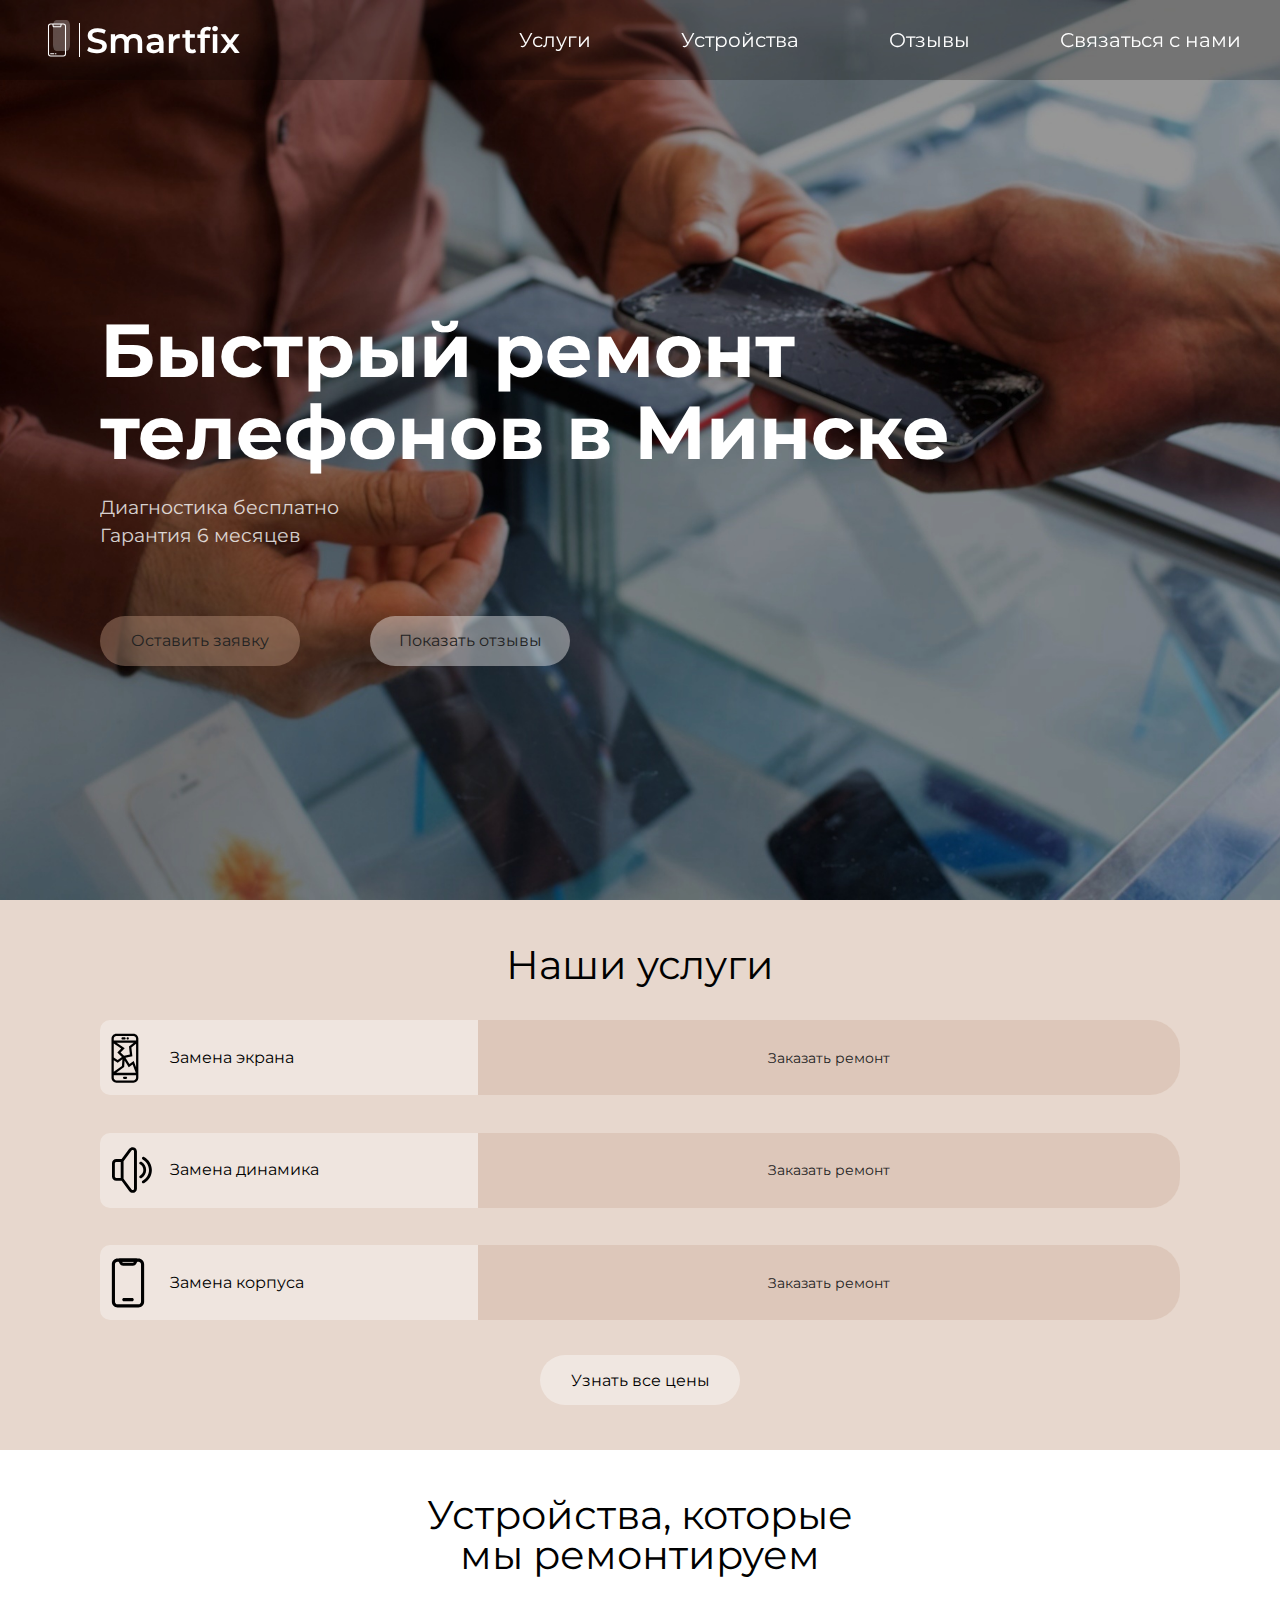
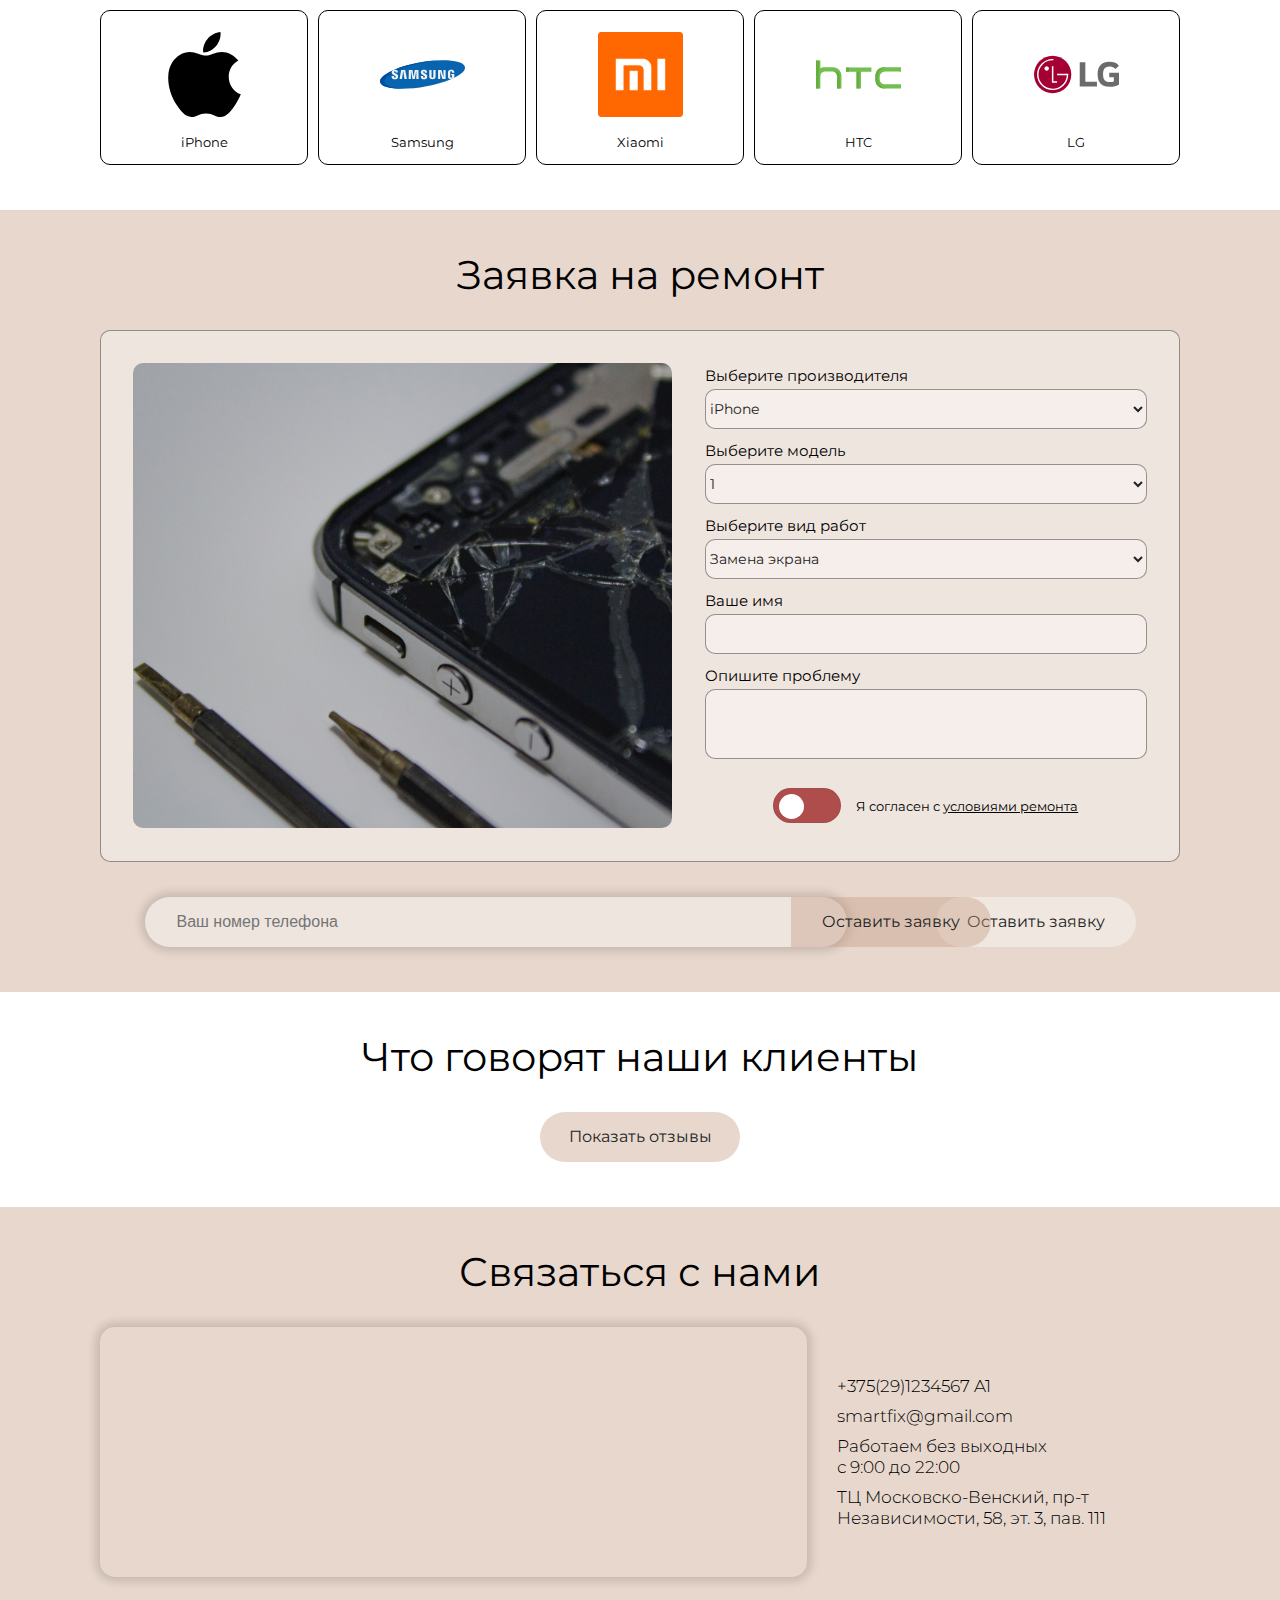
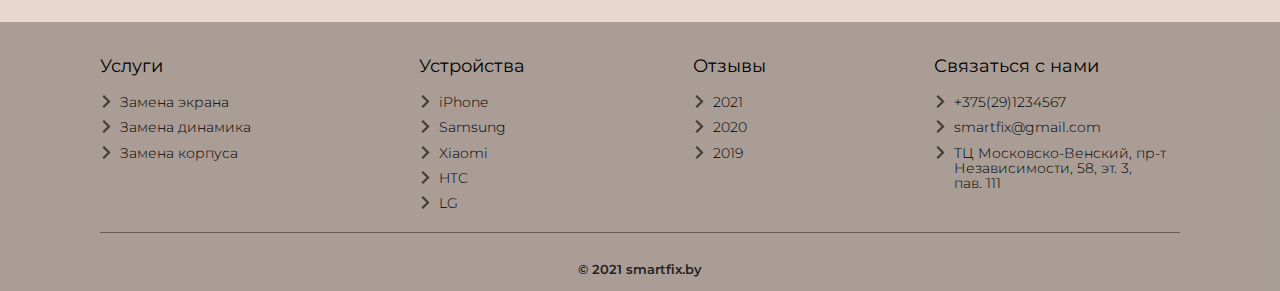
==== index.html @ b4e82d80 "Add files via upload" ====
<!DOCTYPE html>
<html lang="ru">
<head>
  <meta charset="UTF-8">
  <meta http-equiv="X-UA-Compatible" content="IE=edge">
  <meta name="viewport" content="width=device-width, initial-scale=1.0">
  <meta name="theme-color" media="(prefers-color-scheme: light)">
  <title>Smartfix - ремонт мобильных телефонов</title>
  <link rel="shortcut icon" href="assets/img/smartphone.png" type="image/x-icon">
  <link rel="stylesheet" href="assets/css/reset.css">
  <link rel="stylesheet" href="assets/css/style.css">
</head>
<body>
  <div class="preloader-area">
    <div class="preloader">
      <div class="dot dot--1"></div>
      <div class="dot dot--2"></div>
      <div class="dot dot--3"></div>
      <div class="dot dot--4"></div>
      <div class="dot dot--5"></div>
      <div class="dot dot--6"></div>
      <div class="dot dot--7"></div>
      <div class="dot dot--8"></div>
    </div>
  </div>
  <header class="header">
    <div class="container">
      <div class="header__wrapper">
        <div class="wrapper">
          <div class="logo">
            <div class="icon__wrapper">
              <img class="logo__icon" src="assets/img/white-smartphone.svg" alt="">
            </div>
            <p class="logo__text">Smartfix</p>
          </div>
          <nav class="menu menu--open"> <!-- обертка=меню -->
            <ul class="header__menu menu__list">
              <li class="menu__item">
                <a href="#" class="menu__link">Услуги</a>
              </li>
              <li class="menu__item">
                <a href="#" class="menu__link">Устройства</a>
              </li>
              <li class="menu__item">
                <a href="comments.html" class="menu__link">Отзывы</a>
              </li>
              <li class="menu__item">
                <a href="#" class="menu__link">Связаться с нами</a>
              </li>
            </ul>
          </nav>
          <img class="burger-box" src="assets/img/menu.svg" alt="">
        </div>
      </div>
    </div>
  </header>
  <main class="main">
    <div class="container">
      <section class="section first-screen">
        <div class="wrapper">
          <h1 class="title">Быстрый ремонт телефонов в Минске</h1>
          <p class="first-screen__description">Диагностика бесплатно</p>
          <p class="first-screen__description">Гарантия 6 месяцев</p>
          <div class="buttons">
            <button class="btn btn--dark" onclick="location.href='#request'">Оставить заявку</button>
            <button class="btn btn--light" onclick="location.href='comments.html'">Показать отзывы</button>
          </div>
        </div>
      </section>
      <section class="section services">
        <div class="wrapper">
          <h2 class="main-text main-text--big">Наши услуги</h2>
          <div class="services__list list">
            <div class="services__item">
              <p class="main-text services__name">Замена экрана</p>
              <div class="flip">
                <div class="front">
                  <img class="services__icon broken-glass" src="assets/img/broken glass.svg" alt="">
                </div>
                <div class="prices">от 40 руб.</div>
              </div>
              <button class="btn btn--dark" onclick="location.href='#request'">Заказать ремонт</button>
            </div>
            <div class="services__item">
              <p class="main-text services__name">Замена динамика</p>
              <div class="flip">
                <div class="front">
                  <img class="services__icon dynamic" src="assets/img/dynamic.svg" alt="">
                </div>
                <div class="prices">от 40 руб.</div>
              </div>
              <button class="btn btn--dark" onclick="location.href='#request'">Заказать ремонт</button>
            </div>
            <div class="services__item">
              <p class="main-text services__name">Замена корпуса</p>
              <div class="flip">
                <div class="front">
                  <img class="services__icon display" src="assets/img/display.svg" alt="">
                </div>
                <div class="prices">от 40 руб.</div>
              </div>
              <button class="btn btn--dark" onclick="location.href='#request'">Заказать ремонт</button>
          </div>
          </div>
          <button class="btn btn--light" onclick="location.href='assets/docs/prices_2021.xlsx'"><span class="all-prices__doc">Узнать все цены</span></button>
        </div>
      </section>
      <section class="section brends">
        <div class="wrapper">
          <h2 class="main-text text brends__title">Устройства, которые<br>мы ремонтируем</h2>
          <div class="brends__list list">
            <a class="brends__item" href="#">
              <div class="item__wrapper">
                <div class="img__wrapper">
                  <img class="brends__icon" src="assets/img/apple.svg" alt="">
                </div>
                <p class="main-text main-text--small">iPhone</p>
              </div>
            </a>
            <a class="brends__item" href="#">
              <div class="item__wrapper">
                <div class="img__wrapper">
                  <img class="brends__icon" src="assets/img/samsung.svg" alt="">
                </div>
                <p class="main-text main-text--small">Samsung</p>
              </div>
            </a>
            <a class="brends__item" href="#">
              <div class="item__wrapper">
                <div class="img__wrapper">
                  <img class="brends__icon" src="assets/img/xiaomi.svg" alt="">
                </div>
                <p class="main-text main-text--small">Xiaomi</p>
              </div>
            </a>
            <a class="brends__item" href="#">
              <div class="item__wrapper">
                <div class="img__wrapper">
                  <img class="brends__icon" src="assets/img/htc.svg" alt="">
                </div>
                <p class="main-text main-text--small">HTC</p>
              </div>
            </a>
            <a class="brends__item" href="#">
              <div class="item__wrapper">
                <div class="img__wrapper">
                  <img class="brends__icon" src="assets/img/lg.svg" alt="">
                </div>
                <p class="main-text main-text--small">LG</p>
              </div>
            </a>
          </div>
        </div>
      </section>
      <section class="section request" id="request">
        <div class="wrapper">
          <h2 class="main-text main-text--big">Заявка на ремонт</h2>
          <div class="request__container">
            <div class="repair-request"></div>
            <form class="request__form" action="#" method="POST">
              <div class="form__container">
                <label>Выберите производителя</label>
                <select class="form producer" name="producer">
                  <option class="main-text--small" value="iPhone">iPhone</option>
                  <option class="main-text--small" value="Samsung">Samsung</option>
                  <option class="main-text--small" value="Xiaomi">Xiaomi</option>
                  <option class="main-text--small" value="HTC">HTC</option>
                  <option class="main-text--small" value="LG">LG</option>
                </select>
              </div>
              <div class="form__container">
                <label>Выберите модель</label>
                <select class="model form" name="model">
                  <option class="main-text--small" value="#">1</option>
                  <option class="main-text--small" value="#">2</option>
                  <option class="main-text--small" value="#">3</option>
                  <option class="main-text--small" value="#">4</option>
                  <option class="main-text--small" value="#">5</option>
                </select>
              </div>
              <div class="form__container">
                <label>Выберите вид работ</label>
                <select class="service form" name="service">
                  <option class="main-text--small" value="display">Замена экрана</option>
                  <option class="main-text--small" value="body">Замена корпуса</option>
                  <option class="main-text--small" value="screen">Замена экрана</option>
                </select>
              </div>
              <div class="label__request name">
                <label for="name">Ваше имя</label>
                <input id="name" class="required" type="text" name="name" required>
              </div>
              <div class="label__request phone-number">
                <label for="phone-number">Ваш номер телефона</label>
                <input id="phone-number" class="required" type="tel" name="phone-number" required>
              </div>
              <div class="label__request problem-description">
                <label for="problem-description">Опишите проблему</label>
                <textarea id="problem-description" name="comments" cols="30" rows="5"></textarea>
              </div>
              <div class="conditions__container">
                <input id="color-check" type="checkbox">
                <label class="toggle-item" for="color-check"></label>
                <p class="main-text main-text--small conditions">Я согласен с <a class="main-text main-text--small conditions__doc" href="#">условиями ремонта</a></p>
              </div>
            </form>
          </div>
          <div class="leave-request">
            <form action="" method="POST">
              <input id="phone-number" class="required" type="tel" name="phone-number" placeholder="Ваш номер телефона" required>
              <button class="btn btn--light" onclick="location.href='#'">Оставить заявку</button>
              <button class="btn btn--dark" onclick="location.href='#'">Оставить заявку</button>
            </form>
          </div> 
        </div>
      </section>
      <section class="section comments">
        <div class="wrapper">
          <h2 class="main-text main-text--big">Что говорят наши клиенты</h2>
          <button class="btn btn--dark" onclick="location.href='comments.html'">Показать отзывы</button>
        </div>
      </section>
      <section class="section contacts">
        <div class="wrapper">
          <h2 class="main-text main-text--big">Связаться с нами</h2>
          <div class="contacts__wrapper">
            <div class="contacts__info">
              <a class="main-text tel" href="tel:+375291234567">+375(29)1234567 A1</a>
              <a class="main-text mail" href="mailto:smartfix@gmail.com">smartfix@gmail.com</a>
              <p class="main-text">Работаем без выходных<br>с 9:00 до 22:00</p>
              <p class="main-text">ТЦ Московско-Венский, пр-т Независимости, 58, эт.&nbsp;3, пав.&nbsp;111</p>
            </div>
            <iframe class="map" src="https://www.google.com/maps/embed?pb=!1m18!1m12!1m3!1d2349.7821523266925!2d27.587218448294088!3d53.917846954872836!2m3!1f0!2f0!3f0!3m2!1i1024!2i768!4f13.1!3m3!1m2!1s0x46dbcfa6efdaaaab%3A0xcbc95854c0225e6b!2sMoskovsko-Venskii%20Torgovyi%20Centr%20Tovarischestva%20Sobstvennikov%20Vsegda%20Vmeste!5e0!3m2!1sen!2sby!4v1624885175771!5m2!1sen!2sby" style="border:0;" allowfullscreen="" loading="lazy"></iframe>
          </div>
      </section>
    </div>
  </main>
  <footer class="section footer">
    <div class="container">
      <div class="wrapper">
        <div class="menu menu--open"> <!-- обертка=меню -->
          <ul class="footer__menu menu__list">
            <li class="menu__item">
              <a href="#" class="menu__link footer__contacts">Услуги</a>
              <div class="menu-expanded">
                <a class="main-text main-text--small" href="#">Замена экрана</a>
                <a class="main-text main-text--small" href="#">Замена динамика</a>
                <a class="main-text main-text--small" href="#">Замена корпуса</a>
              </div>
            </li>
            <li class="menu__item">
              <a href="#" class="menu__link footer__contacts">Устройства</a>
              <div class="menu-expanded">
                <a class="main-text main-text--small" href="#">iPhone</a>
                <a class="main-text main-text--small" href="#">Samsung</a>
                <a class="main-text main-text--small" href="#">Xiaomi</a>
                <a class="main-text main-text--small" href="#">HTC</a>
                <a class="main-text main-text--small" href="#">LG</a>
              </div>
            </li>
            <li class="menu__item">
              <a href="comments.html" class="menu__link footer__contacts">Отзывы</a>
              <div class="menu-expanded">
                <a class="main-text main-text--small"href="comments.html">2021</a>
                <a class="main-text main-text--small"href="comments.html">2020</a>
                <a class="main-text main-text--small"href="comments.html">2019</a>
              </div>
            </li>
            <li class="menu__item">
              <a href="#" class="menu__link footer__contacts">Связаться с нами</a>
              <div class="menu-expanded">
                <a class="main-text main-text--small" href="tel:+375291234567">+375(29)1234567</a>
                <a class="main-text main-text--small" href="mailto:smartfix@gmail.com">smartfix@gmail.com</a>
                <a class="main-text main-text--small" href="https://goo.gl/maps/9uBG6E5hcBMedLnr9">ТЦ Московско-Венский, пр-т Независимости, 58, эт.&nbsp;3, пав.&nbsp;111</a>
              </div>
            </li>
          </ul>
        </div>
        <p class="copyright main-text main-text--small">© 2021 smartfix.by</p>
      </div>
    </div>
  </footer>
  <script src="assets/js/main.js"></script>
</body>
</html>
---- assets/css/style.css ----
@import url("https://fonts.googleapis.com/css2?family=Montserrat:wght@300;400;500;600;700&display=swap");
* {
  box-sizing: border-box;
  text-decoration: none;
  color: #000000;
}

body {
  font-family: "Montserrat", sans-serif;
  background-color: #c49b8467;
}

header, main, footer {
  min-width: 320px;
}

h2 {
  margin-bottom: 35px;
}

select {
  font-family: 'Montserrat', sans-serif;
}

a:focus {
  outline: none;
}

.container {
  max-width: 1600px; /*!почему именно эта*/
  margin: 0 auto;
}

.section:not(.first-screen, .footer, .reviews) {
  padding: 45px 25px;
}

.section:nth-child(2n+1) {
  background-color: #ffffff;
}

.wrapper:not(.header__wrapper .wrapper ) {
  max-width: 1080px;
  margin: 0 auto;
}




.btn {
  font-family: "Montserrat", sans-serif;
  font-weight: 400;
  font-size: 16px;
  width: 200px;
  height: 50px;
  display: block;
  background: #c49b8467;
  border: none;
  border-radius: 30px;
  padding: 0;
  margin: 0 auto;
  margin-top: 35px;
}

.btn--dark:hover {
  background-color: #c49b84d7;
  box-shadow: 0px 0px 10px 4px rgba(0, 0, 0, 0.15);
}

.btn--light {
  background-color: rgba(255, 255, 255, 0.4);
}

.btn--light:hover {
  box-shadow: 0px 0px 10px 4px rgba(255, 255, 255, 0.25);
  background-color: rgba(255, 255, 255, 0.8);
}

.main-text {
  font-weight: 400;
  font-size: 25px;
  text-align: center;
}

.main-text--big {
  font-size: 27px;
}

.main-text--small {
  font-size: 16px;
}

.list {
  display: flex;
  flex-wrap: wrap;
}

.preloader-area {
  background-color: #c49b84;
  position: fixed;
  left: 0;
  top: 0;
  right: 0;
  bottom: 0;
  overflow: hidden;
  z-index: 999;
}

.preloader {
  width: 100px;
  height: 100px;
  margin: 0 auto;
  margin-top: calc(50vh - 50px);
  position: relative;
  animation: dot 4s infinite linear;
}

.dot {
  width: 15px;
  height: 15px;
  border-radius: 50%;
  background-color: #fff;
}

.dot--1 {
  position: absolute;
  top: -7.5px;
  left: 42.5px;
  animation: dot--1 0.8s infinite;
}

.dot--2 {
  position: absolute;
  top: 7px;
  right: 6px;
  animation: dot--2 0.8s infinite 0.1s;
}

.dot--3 {
  position: absolute;
  top: 42.5px;
  right: -7.5px;
  animation: dot--3 0.8s infinite 0.2s;
}

.dot--4 {
  position: absolute;
  bottom: 7px;
  right: 6px;
  animation: dot--4 0.8s infinite 0.3s;
}

.dot--5 {
  position: absolute;
  bottom: -7.5px;
  left: 42.5px;
  animation: dot--5 0.8s infinite 0.4s;
}

.dot--6 {
  position: absolute;
  bottom: 7px;
  left: 6px;
  animation: dot--6 0.8s infinite 0.5s;
}

.dot--7 {
  position: absolute;
  top: 42.5px;
  left: -7.5px;
  animation: dot--7 0.8s infinite 0.6s;
}

.dot--8 {
  position: absolute;
  top: 7px;
  left: 6px;
  animation: dot--8 0.8s infinite 0.7s;
}

.loaded_hiding .preloader-area {
  transition: 0.3s opacity;
  opacity: 0;
}

.loaded .preloader-area {
  display: none;
}

.header {
  position: fixed;
  width: 100%;
  top: 0;
  left: 0;
  background-color: #0000003a;
  z-index: 900;
}
.header__wrapper .wrapper {
  padding: 20px;
  display: flex;
  justify-content: space-between;
  align-items: center;
  z-index: 30;
}

.logo {
  display: flex;
  align-items: center;
  /* z-index: 1; */
}
.logo__icon {
  display: block;
  width: 40px;
  border-right: 1px solid #ffffff;
  padding-right: 5px;
  margin-right: 6px;
}

.icon__wrapper {
  position: relative;
}

.icon__wrapper::after {
  content: "";
  width: 17px;
  height: 31px;
  position: absolute;
  top: -3px;
  left: 13px;
  border-radius: 20%;
  background-color: rgba(255, 255, 255, 0.25);
  z-index: -1;
}

.logo__text {
  font-size: 35px;
  font-weight: 600;
  color: #ffffff;
}

.menu {
  /*::after {
    content: "+375(29)1234567 Ежедневно с 9:00 до 21:00";
    font-size: 28px;
    color: $color_text;
    display: flex;
    align-items: center;
    margin-left: auto;
    margin-right: 10px;
    //display: none;
  }*/
}

.menu--open {
}

.header__menu {
  align-items: center;
}

.menu__list {
  display: flex;
  justify-content: space-between;
}

.header__menu .menu__item {
  font-weight: 400;
  font-size: 17px;
  padding: 10px;
  margin-right: 30px;
  display: none;
}

.header__menu .menu__item:last-child {
  margin-right: 0;
}

.menu__link {
  color: #ffffff;
}

.burger-box {
  width: 30px;
}

.first-screen {
  height: 100vh;
  background: url("../img/bc-first-screen.jpeg") no-repeat;
  background-size: cover;
  background-position: 72.5%;
  display: flex;
  align-items: center;
  justify-content: center;
  padding: calc(50vh - 185px) 25px calc(50vh - 259px);
}

.title {
  font-size: 45px;
  font-weight: 700;
  text-align: center;
  color: #ffffff;
  margin-bottom: 20px;
}
.first-screen__description {
  font-size: 17px;
  font-weight: 400;
  line-height: 1.5;
  text-align: center;
  color: #ffffff;
  opacity: 0.8;
}

.buttons {
  height: 130px;
  display: flex;
  flex-direction: column;
  justify-content: space-between;
  margin-top: 65px;
}

.buttons button {
  margin-top: 0;
}




.services__list {
  height: 420px;
  flex-direction: column;
  justify-content: space-between;
  align-items: center;
}

.services__item {
  height: 125px;
  display: flex;
  flex-direction: column;
  align-items: center;
  justify-content: space-between;
}

.services__name {
  font-size: 18px;
}

.flip {
  position: relative;
  perspective: 500px;
}

.front {
  position: relative;
}

.front::after {
  content: "";
  width: 100px;
  height: 100px;
  display: block;
  background-color: rgba(255, 255, 255, 0.356);
  border-radius: 50%;
  position: absolute;
  top: -8px;
  right: -8px;
  z-index: -1;
}

.services__icon {
  height: 85px;
}

.prices {
  width: 100px;
  height: 100px;
  background-color: #ffffff;
  position: absolute;
  top: -8px;
  right: -8px;
  transform: rotateY(180deg);
  border-radius: 50%;
}

.front, .prices {
  cursor: pointer;
  display: flex;
  justify-content: center;
  align-items: center;
  transition: 0.7s;
  backface-visibility: hidden;
}

.flip:hover .front {
  transform: rotateY(180deg);
}

.flip:hover .prices {
  transform: rotateY(360deg);
}
.services__item button {
  display: none;
}




.brends__item {
  height: 155px;
  display: flex;
  flex-grow: 1;
}

.brends__item:nth-child(2n) {
  margin-left: 10px;
  margin-bottom: 10px;
}

.brends__item:hover {
  background-color: #c49b8467;
}

.item__wrapper {
  padding: 21px;
  padding-bottom: 15px;
  display: flex;
  flex-direction: column;
  justify-content: space-between;
  align-items: center;
  flex-grow: 1;
  border: 1px solid black;
  border-radius: 10px;
}

.item__wrapper:hover {
  background-color: transparent;
}

.img__wrapper {
  height: 85px;
  display: flex;
}

.brends__icon {
  width: 85px;
}



.request__form {
  height: 510px;
  display: flex;
  flex-direction: column;
  justify-content: space-between;
}

.repair-request {
  /* width: 280px; */
  width: 50%;
  height: 465px;
  background: url(../img/repair-request.jpg) no-repeat;
  background-size: cover;
  background-position: 60%;
  border-radius: 10px;
  display: none;
}

select, .label__request input {
  width: 100%;
  height: 40px;
}

textarea {
  resize: none;
  width: 100%;
  height: 70px;
}

.form__container label, .label__request label {
  display: block;
  margin-bottom: 6px;
}

.form, .label__request input, textarea {
  border: 1px solid #00000065;
  border-radius: 10px;
  background-color: rgba(255, 255, 255, 0.356);
}

.required:focus {
  box-shadow: 0 0 9px 5px #af4c4c7a;
}

.conditions__container {
  width: 100%;
  display: flex;
  flex-direction: row;
  justify-content: center;
  align-items: center;
  margin-top: 15px;
}

.conditions__container input {
  display: none;
}

.toggle-item {
  display: inline-block;
  min-width: 68px;
  height: 35px;
  background: #af4c4c;
  border: 0.5px solid rgba(94, 91, 91, 0.2);
  border-radius: 50px;
  position: relative;
  transition: all 0.3s;
  cursor: pointer;
}

.toggle-item:before {
  content: "";
  width: 25px;
  height: 25px;
  border-radius: 50%;
  background: white;
  position: absolute;
  top: 4.5px;
  left: 4.5px;
  transition: 0.4s ease;
}

#color-check:checked ~ .toggle-item {
  background: #4caf50;
}

#color-check:checked ~ .toggle-item:before {
  left: 36.5px;
}

.conditions {
  line-height: 1.1;
  text-align: left;
  padding-left: 20px;
}

.conditions__doc {
  text-decoration: underline;
  cursor: pointer;
}
.leave-request form {
  position: relative;
  display: flex;
  justify-content: center;
}

.leave-request input{
  width: 80%;
  height: 50px;
  border: none;
  border-radius: 30px;
  background-color: rgba(255, 255, 255, 0.356);
  box-shadow: 0px 0px 10px 4px rgba(0, 0, 0, 0.15);
  padding-left: 32px;
  margin: 0 auto;
  margin-top: 35px;
  display: none;
}



.contacts__info * {
  font-size: 19px;
  font-weight: 300;
  text-align: left;
  display: block;
  margin-bottom: 10px;
  line-height: 1.2;
}

.contacts__info p:last-child {
  margin-bottom: 0;
}

.tel:hover, .mail:hover {
  font-weight: 500;
}

.map {
  width: 100%;
  height: 270px;
  border-radius: 15px;
  box-shadow: 0px 0px 10px 4px rgba(0, 0, 0, 0.15);
  margin-top: 25px;
}

.footer {
  background-color: rgba(34, 33, 33, 0.315);
  padding: 35px 25px 15px;
}

.footer__menu {
  height: 160px;
  flex-direction: column;
}

.footer__menu li {
  position: relative;
}

.footer__contacts:hover {
  font-weight: 500;
}

.footer__menu li::before {
  content: "";
  display: block;
  width: 18px;
  height: 18px;
  position: absolute;
  top: 0;
  right: 0;
  transition: all 0.4s ease;
  background-image: url(../img/expand-button.svg);
  background-position: 50% 50%;
  background-size: 100%;
  background-repeat: no-repeat;
  transform: rotate(270deg);
  opacity: 0.7;
}

.footer__contacts {
  font-size: 18px;
  font-weight: 300;
  color: #000000;
}

.menu-expanded {
  display: none;
}

.copyright {
  font-weight: 600;
  font-size: 15px;
  text-align: left;
  opacity: 0.8;
  margin-top: 30px;
}

.reviews {
  padding: 122px 25px 70px;
}

.reviews--comments {
  background-color: #c49b8467 !important;
}



/* .slider__wrapper {
  width: 600px;
  margin: 0 auto;
}
.slider__container {
  overflow: hidden;
  background-color: #fff;
}
.slider__list {
  display: flex;
  transition: 0.2s;
}
.slider__item {
  min-width: 200px;
  height: 345px;
}
.slider__buttons {
  text-align: center;
} */

















/* .previous {
  left: 0;
}
.previous ::before {
  background-image: url("expand-button.svg");
  background-image: url("../img/expand-button.svg");
}

.next {
  right: 0;
}

.next::before {
  background-image: url("1.svg");
}

.slider__list {
  display: flex;
} */

/* .slider__item {
  max-width: 100%;
  width: 100%;
  height: 345px;
  padding: 20px;
  background-color: #ffffff;
  transition: transform 0.5s ease;
  border-radius: 15px;
  box-shadow: 0px 0px 10px 4px rgba(0, 0, 0, 0.15);
  position: relative;
} */

/* .slider__control {
  position: absolute;
  top: 50%;
  display: flex;
  align-items: center;
  justify-content: center;
  width: 40px;
  color: #fff;
  text-align: center;
  height: 50px;
  transform: translateY(-50%);
  background: rgba(0, 0, 0, 0.2);
  background-color: unset;
}

.slider__control ::before {
  content: "";
  display: inline-block;
  width: 20px;
  height: 20px;
  background: transparent no-repeat center center;
  background-size: 100% 100%;
} */

/* .slider__indicators {
  position: absolute;
  right: 0;
  left: 0;
  display: flex;
  justify-content: center;
  margin-right: 15%;
  margin-left: 15%;
  margin-top: 15px;
}

.slider__indicators li {
  box-sizing: content-box;
  flex: 0 1 auto;
  width: 30px;
  height: 5px;
  margin-right: 3px;
  margin-left: 3px;
  text-indent: -999px;
  cursor: pointer;
  background-color: rgba(255, 255, 255, 0.5);
  background-clip: padding-box;
  border-top: 15px solid transparent;
  border-bottom: 15px solid transparent;
}

.slider__indicators li:hover {
  background-color: #757575;
} */

.rating {
  width: 70%;
  margin: 0 auto;
  margin-bottom: 15px;
}

.rating:not(:checked) > input {
  display: none;
}

.rating:not(:checked) > label {
  width: 33px;
  padding: 0;
  cursor: pointer;
  font-size: 32px;
  line-height: 32px;
  color: lightgrey;
  text-shadow: 1px 1px #bbb;
}

.rating:not(:checked) > label:before {
  content: "★";
}

.rating > input:checked ~ label {
  color: gold;
  text-shadow: 1px 1px #c60;
}

.rating:not(:checked) > label:hover,
.rating:not(:checked) > label:hover ~ label {
  color: gold;
}

.rating > input:checked + label:hover,
.rating > input:checked + label:hover ~ label,
.rating > input:checked ~ label:hover,
.rating > input:checked ~ label:hover ~ label,
.rating > label:hover ~ input:checked ~ label {
  color: gold;
  text-shadow: 1px 1px goldenrod;
}

.rate-area > label:active {
  position: relative;
}

.customer__img {
  position: relative;
  border-radius: 50%;
  width: 80px;
  height: 80px;
}

.img-1 {
  background: url("../img/customers/woman-1.jpg") no-repeat;
  background-position: 50% 14%;
  background-size: 200px auto;
}

.img-2 {  
  background: url("../img/customers/man-1.jpg") no-repeat;
  background-position: 27% 7%;
  background-size: 95px auto;
}

.img-3 {  
  background: url("../img/customers/woman-2.jpg") no-repeat;
  background-position: 0% 0%;
  background-size: 80px auto;
}

.img-4 {  
  background: url("../img/customers/man-2.jpg") no-repeat;
  background-position: 45% 35%;
  background-size: 105px auto;
}

.img-5 { 
  background: url("../img/customers/woman-3.jpg") no-repeat;
  background-position: 63% 0%;
  background-size: 100px auto;
}

.img-6 {  
  background: url("../img/customers/man-3.jpg") no-repeat;
  background-position: 35% 17%;
  background-size: 118px auto;
}

.customer__info {
  display: flex;
  justify-content: flex-start;
  align-items: center;
  margin-bottom: 15px;
}

.customer__name {
  font-size: 20px;
  font-weight: 500;
  flex-grow: 1;
}

.net-icon {
  position: absolute;
  top: 60px;
  left: 60px;
}

.net-icon img {
  width: 24px;
  border-radius: 50%;
}

.review-date {
  font-size: 14px;
  text-align: left;
  position: relative;
  line-height: 1.1;
  padding-left: 20px;
  margin-bottom: 16px;
}

.review-date::before {
  content: "";
  left: 0;
  position: absolute;
  display: block;
  background-image: url(../img/calendar.svg);
  width: 15px;
  height: 15px;
  background-size: 100%;
}

.customer__review {
  font-size: 15px;
  line-height: 1.3;
  text-align: justify;
}

/* .spoiler {
  height: 50px;
  width: 97%;
  box-shadow: 4px -5px 10px #ffffff;
  border-bottom-left-radius: 15px;
  border-bottom-right-radius: 15px;
  position: absolute;
  left: 0;
  bottom: 0;
  background-color: #fff;
  display: flex;
  justify-content: center;
  align-items: center;
}

.spoiler-button {
  position: relative;
  width: 23px;
  height: 15px;
  margin-left: 3%;
  cursor: pointer;
}

.spoiler-button::before {
  content: "";
  display: block;
  position: absolute;
  transition: all 0.4s ease;
  background-image: url(../img/expand-button.svg);
  background-position: 50% 50%;
  background-size: 100%;
  background-repeat: no-repeat;
  transform: rotate(270deg);
  opacity: 0.7;
  width: 23px;
  height: 15px;
  transform: rotate(0deg);
  transition: transform 0.5s;
} */

.contacts--comments {
  height: 100vh;
  background-color: #ffffff;
}



/* 



.carousel-inner {
  border-radius: 15px;
  box-shadow: 0px 0px 10px 4px rgba(0, 0, 0, 0.15);
}
.carousel-item {
  background-color: #ffffff;
  padding: 20px;
}
.carousel-indicators {
  bottom: -56px;
}
.carousel-control-prev-icon, .carousel-control-next-icon {
  filter: invert(1);
}
.carousel-control-next, .carousel-control-prev {
  opacity: 1;
} */






.slider-pagi {
  width: 150px;
  position: absolute;
  left: 50%;
  top: 100%;
  transform: translateX(-50%);
  margin-top: 35px;
}
.slider-pagi__elem {
  position: relative;
  display: inline-block;
  vertical-align: top;
  width: 20px;
  height: 20px;
  margin: 0 7px;
  border-radius: 50%;
  border: 2px solid #ffffff;
  cursor: pointer;
  
}
.slider-pagi__elem:before {
  content: "";
  position: absolute;
  left: 50%;
  top: 50%;
  width: 10px;
  height: 10px;
  background: #ffffff;
  border-radius: 50%;
  transition: transform 0.3s;
  transform: translate(-50%, -50%) scale(0);
}
.slider-pagi__elem.active:before, .slider-pagi__elem:hover:before {
  transform: translate(-50%, -50%) scale(1);
}





@import url("https://cdn.jsdelivr.net/npm/slick-carousel@1.8.1/slick/slick.css");

.slidecontainer {
	width: 100%;
  border-radius: 15px;
  box-shadow: 0px 0px 10px 4px rgba(0, 0, 0, 0.15);
  background-color: #ffffff;
  padding: 20px;
	margin: 0 auto;
	position: relative;
}

.icons {
	width: 100%;
}

.slide {
}

.slider__item {
	max-width: 306px;
  width: 230px;
  margin-right: 30px;


  position: relative;
  overflow: hidden;
}

.slick-prev {
	left: 1px;
	right: auto;
}

.slick-next {
	right: -8px;
	left: auto;
}

.slick-prev,
.slick-next {
	background-color: transparent;
	font-size: 0;
	line-height: 0;
	position: absolute;
	top: 50%;
	display: block;
	width: 25px;
	height: 25px;
	padding: 0;
	transform: translate(0, -50%);
	cursor: pointer;
	color: transparent;
	border: none;
	outline: none;
}

.slick-prev {
	border-top: 2px solid #000000;
	border-left: 2px solid #000000;
	position: absolute;
	top: 50%;
	transform: rotate(-45deg) translateY(-50%);
}

:focus {
	outline: 0;
}

.slick-next {
	border-bottom: 2px solid #000000;
	border-right: 2px solid #000000;
	transform: rotate(-45deg);
	position: absolute;
	top: 50%;
	transform: rotate(-45deg) translate(5px, calc(-50% + 5px));
}

.slick-prev:before,
.slick-next:before {
	content: "";
}

@media (max-width: 767px) {
	/* .slidecontainer {
		max-width: 80%;
	} */
	/* .slidecontainer .icons > button {
		display: none !important;
	} */
	/* .slide {
		margin: 0 10px;
		width: calc(20vw - 20px);
	} */
	.slide img {
		width: 100%;
		height: auto; /* Set logo height */
	}
}

@media (max-width: 480px) {
	/* .slide {
		margin: 0 20px;
		width: calc(40vw - 40px);
	} */
}

/* 
	Slick generated items
	Extracted from their CSS file
*/

.slick-list {
	position: relative;
	display: block;
	overflow: hidden;
	margin: 0;
	padding: 0;
}

:focus {
	outline: none;
}

.slick-list.draggable {
	cursor: pointer;
	cursor: hand;
}

.slick-slider .slick-track,
.slick-slider .slick-list {
	transform: translate3d(0, 0, 0);
}
.slick-track {
	position: relative;
	top: 0;
	left: 0;
	display: block;
	margin-left: auto;
	margin-right: auto;
}
.slick-track:before,
.slick-track:after {
	display: table;
	content: "";
}
.slick-track:after {
	clear: both;
}
.slick-loading .slick-track {
	visibility: hidden;
}
.slick-slide {
	display: none;
	float: left;

	height: 100%;
	min-height: 1px;
}
.slick-slide img {
	display: block;
}
.slick-slide.slick-loading img {
	display: none;
}
.slick-slide.dragging img {
	pointer-events: none;
}
.slick-initialized .slick-slide {
	display: block;
}
.slick-loading .slick-slide {
	visibility: hidden;
}
.slick-vertical .slick-slide {
	display: block;
	height: auto;
	border: 1px solid transparent;
}
.slick-arrow.slick-hidden {
	display: none;
}

/* PURELY COSMETIC */






@media all and (transform-3d), (-webkit-transform-3d) {
  .carousel-multi .carousel-inner > .item {
    transition: 500ms ease-in-out all;
    backface-visibility: visible;
    transform: none !important;
  }
}















@media screen and (min-width: 339px) {
  .brends__title {
    font-size: 27px;
  }
}
@media screen and (min-width: 447px) {
  .brends__item {
    margin-left: 0px;
    margin-right: 10px;
  }
  .brends__item:nth-child(5n) {
    margin-top: 10px;
  }
  .brends__list {
    padding-left: 10px;
  }
}

@media screen and (min-width: 477px) {
  .brends__item:nth-child(5n) {
    margin-top: 0;
  }
  .brends__item:nth-child(2n), .brends__item:nth-child(4n) {
    margin-left: 0px;
  }
  .brends__item:nth-child(4n), .brends__item:nth-child(5n) {
    margin-bottom: 0 !important;
  }
} 

@media screen and (min-width: 530px) {
  .title {
    font-size: 41px;
    text-align: left;
    line-height: 1.1;
  }
  .first-screen__description {
    font-size: 16x;
    text-align: left;
  }
  .buttons {
    flex-direction: column;
    justify-content: space-between;
  }
  .buttons button {
    margin: 0;
  }

  .services__list {
    height: 270px;
  }
  .services__name {
    order: 1;
    position: absolute;
    left: 70px;
    font-size: 16px;
  }
  .services__item button {
    width: 47%;
    height: 100%;
    display: block;
    margin-top: 0;
    margin-right: 0; 
    border-top-left-radius: 0;
    border-bottom-left-radius: 0;
    font-size: 14px;
  }
  .services__item {
    width: 100%;
    height: 25%;
    border-radius: 10px;
    background-color: rgba(255, 255, 255, 0.356);
    flex-direction: row;
    position: relative;
    border-top-right-radius: 30px;
    border-bottom-right-radius: 30px;
  }
  .front::after {
    display: none;
  }
  .prices {
    width: max-content;
    height: auto;
    text-align: center;
    position: absolute;
    top: 27px;
    /* left: 997px; */
    left: 390px;
    display: block;
    border-radius: 0%;
    transform: rotateY(0deg);
    transition: none;
    background: none;
    
    display: none; /*!.*/
  }
  .prices::before {
    content: '';
    width: 1px;
    height: 40px;
    position: absolute;
    top: -12px;
    left: -20px;
    background-color: #000000;
    border-radius: 1px;
  }
  .flip {
    pointer-events: none;
    display: flex;
    flex-direction: row;
  }
  .services__icon {
    height: 50px;
  }
  .dynamic {
    margin-left: 7px;
  }
  .display {
    margin-left: 3px;
  }
}

@media screen and (min-width: 600px) {
  .section {
    padding-left: 30px !important;
    padding-right: 30px !important;
  }
  .header__wrapper .wrapper {
    padding-left: 30px;
    padding-right: 30px;
    margin-left: -8px;
  }
  .title {
    font-size: 7.5vw;
  }
  .request__container {
    border: 1px solid #00000065;
    border-radius: 10px;
    background-color: rgba(255, 255, 255, 0.356);
    display: flex;
    flex-direction: row;
    justify-content: space-evenly;
    align-items: center;
    padding: 3% 0;
  }
  .repair-request {
    display: block;
  }
  .form__container label, .label__request label {
    font-weight: 400;
    font-size: 15px; /*!одинаковым сделай*/
  }
  .form, .label__request input, textarea {
    font-size: 14px;
  }
  .request__form {
    height: 455px;
    width: 41%;
  }
  .phone-number {
    display: none;
  }
  .leave-request input{
    display: block;
    position: relative;
  }
  .leave-request .btn--dark {
    position: absolute;
    top: 35px;
    right: 10%;
    border-top-left-radius: 0;
    border-bottom-left-radius: 0;
    margin-top: 0;
  }
  .conditions {
    padding-left: 15px;
  }
  .main-text--small {
    font-size: 13px;
  }




  .contacts__wrapper {
    display: flex;
    justify-content: space-between;
    align-items: center;
  }
  .contacts__info {
    margin-left: 30px;
    order: 1;
  }
  .contacts__info * {
    font-size: 17px;
  }
  .map {
    height: 250px;
    margin-top: 0;
    order: 0;
  }

  





  .footer__menu {
    height: auto;
    flex-direction: row;
    border-bottom: 1px solid rgba(0, 0, 0, 0.4);
    padding-bottom: 10px;
  }
  .footer__contacts {
    font-weight: 400;
    font-size: 18px;
  }
  .footer__menu li {
    margin-right: 6%;
  }
  .footer__menu li:last-child {
    margin-right: 0;
  } 
  .footer__menu li::before {
    display: none;
  }
  .menu-expanded {
    max-width: 246px;
    display: flex;
    flex-direction: column;
    margin-top: 20px;
  }
  .menu-expanded a {
    font-weight: 300;
    font-size: 14px;
    line-height: 1.1;
    text-align: left;
    padding-left: 20px;
    margin-bottom: 10px;
    position: relative;
  }
  .menu-expanded a::before{
    content: "";
    display: block;
    width: 13px;
    height: 13px;
    position: absolute;
    top: 0;
    left: 0;
    background-image: url(../img/expand-button.svg);
    background-position: 50% 50%;
    background-size: 100%;
    background-repeat: no-repeat;
    transform: rotate(270deg);
    opacity: 0.6;
  }
  .copyright {
    text-align: center;
  }
}

@media screen and (min-width: 765px) {
  .brends__item {
    margin-bottom: 0 !important;
  }
  .brends__item:last-child {
    margin-right: 0;
  }
  .brends__list {
    padding-left: 0;
  }
} 

@media screen and (min-width: 900px) {
  .main-text--big {
    font-size: 40px;
  }
  .section {
    padding-left: 40px !important;
    padding-right: 40px !important;
  }
  .header__wrapper .wrapper {
    padding-left: 40px;
    padding-right: 40px;
  }
  .header__menu {
    margin-right: -11px;
  }
  .header__menu .menu__item {
    display: block;
  }
  .burger-box {
    display: none;
  }
  .title {
    font-size: 6.8vw;
  }
  .first-screen__description {
    font-size: 19px;
    text-align: left;
  }
  .buttons {
    height: auto;
    flex-direction: row;
    justify-content: flex-start;
  }
  .buttons button {
    margin: 0;
    margin-right: 70px;
  }
  .services__item button {
    width: 65%;
  }
  .services__list {
    height: 300px;
  }
  .brends__title {
    font-size: 40px;
  }
  .leave-request input{
    width: 65%;
  }
  .leave-request .btn--dark {
    right: 17.5%;
  }
}


@media screen and (min-width: 1100px) {
  .title {
    font-size: 75px;
  }
}

@media screen and (min-width: 1160px) {
  .header__menu .menu__item {
    font-size: 20px;
    margin-right: 70px;
  }
  .header__wrapper .wrapper {
    margin: 0;
  }
}

@media screen and (min-width: 1300px) {
  h2 {
    margin-bottom: 50px;
  }
  .main-text--big {
    font-size: 40px;
  }
  .main-text--small {
    font-size: 18px;
  }
  .header__wrapper .wrapper {
    padding: 20px 60px;
  }
  .logo {
    margin-left: -10px;
  }
  .logo__icon {
    width: 50px;
  }
  .icon__wrapper::after {
    width: 22px;
    height: 39px;
    top: -3px;
    left: 17px;
  }
  .header__menu .menu__item {
    font-size: 20px;
  }
  .services__list {
    height: 320px;
  }
  .services__name {
    left: 100px;
    font-size: 24px;
  }
  .services__item button {
    font-size: 16px;
  }
  .brends__title {
    font-size: 40px;
  }
  .brends__item:not(:first-child) {
    margin-left: 10px;
    margin-bottom: 0;
  }
  .repair-request {
    background-position: 100%;
  }
  .form__container label, .label__request label {
    font-size: 20px;
  }
  .form, .label__request input, textarea {
    font-size: 18px;
  }
  .conditions {
    padding-left: 20px;
  }
  .contacts__info {
    margin-left: 60px;
  }
  .contacts__info * {
    font-size: 24px;
  }
  .map {
    height: 300px;
  }
  .footer__contacts {
    font-size: 20px;
  }
  .menu-expanded a {
    font-size: 17px;
  }
}

@keyframes dot {
  100% {
    transform: rotate(360deg);
  }
}
@keyframes dot--1 {
  50% {
    transform: scale(1.7);
  }
}
@keyframes dot--2 {
  50% {
    transform: scale(1.7);
  }
}
@keyframes dot--3 {
  50% {
    transform: scale(1.7);
  }
}
@keyframes dot--4 {
  50% {
    transform: scale(1.7);
  }
}
@keyframes dot--5 {
  50% {
    transform: scale(1.7);
  }
}
@keyframes dot--6 {
  50% {
    transform: scale(1.7);
  }
}
@keyframes dot--7 {
  50% {
    transform: scale(1.7);
  }
}
@keyframes dot--8 {
  50% {
    transform: scale(1.7);
  }
}
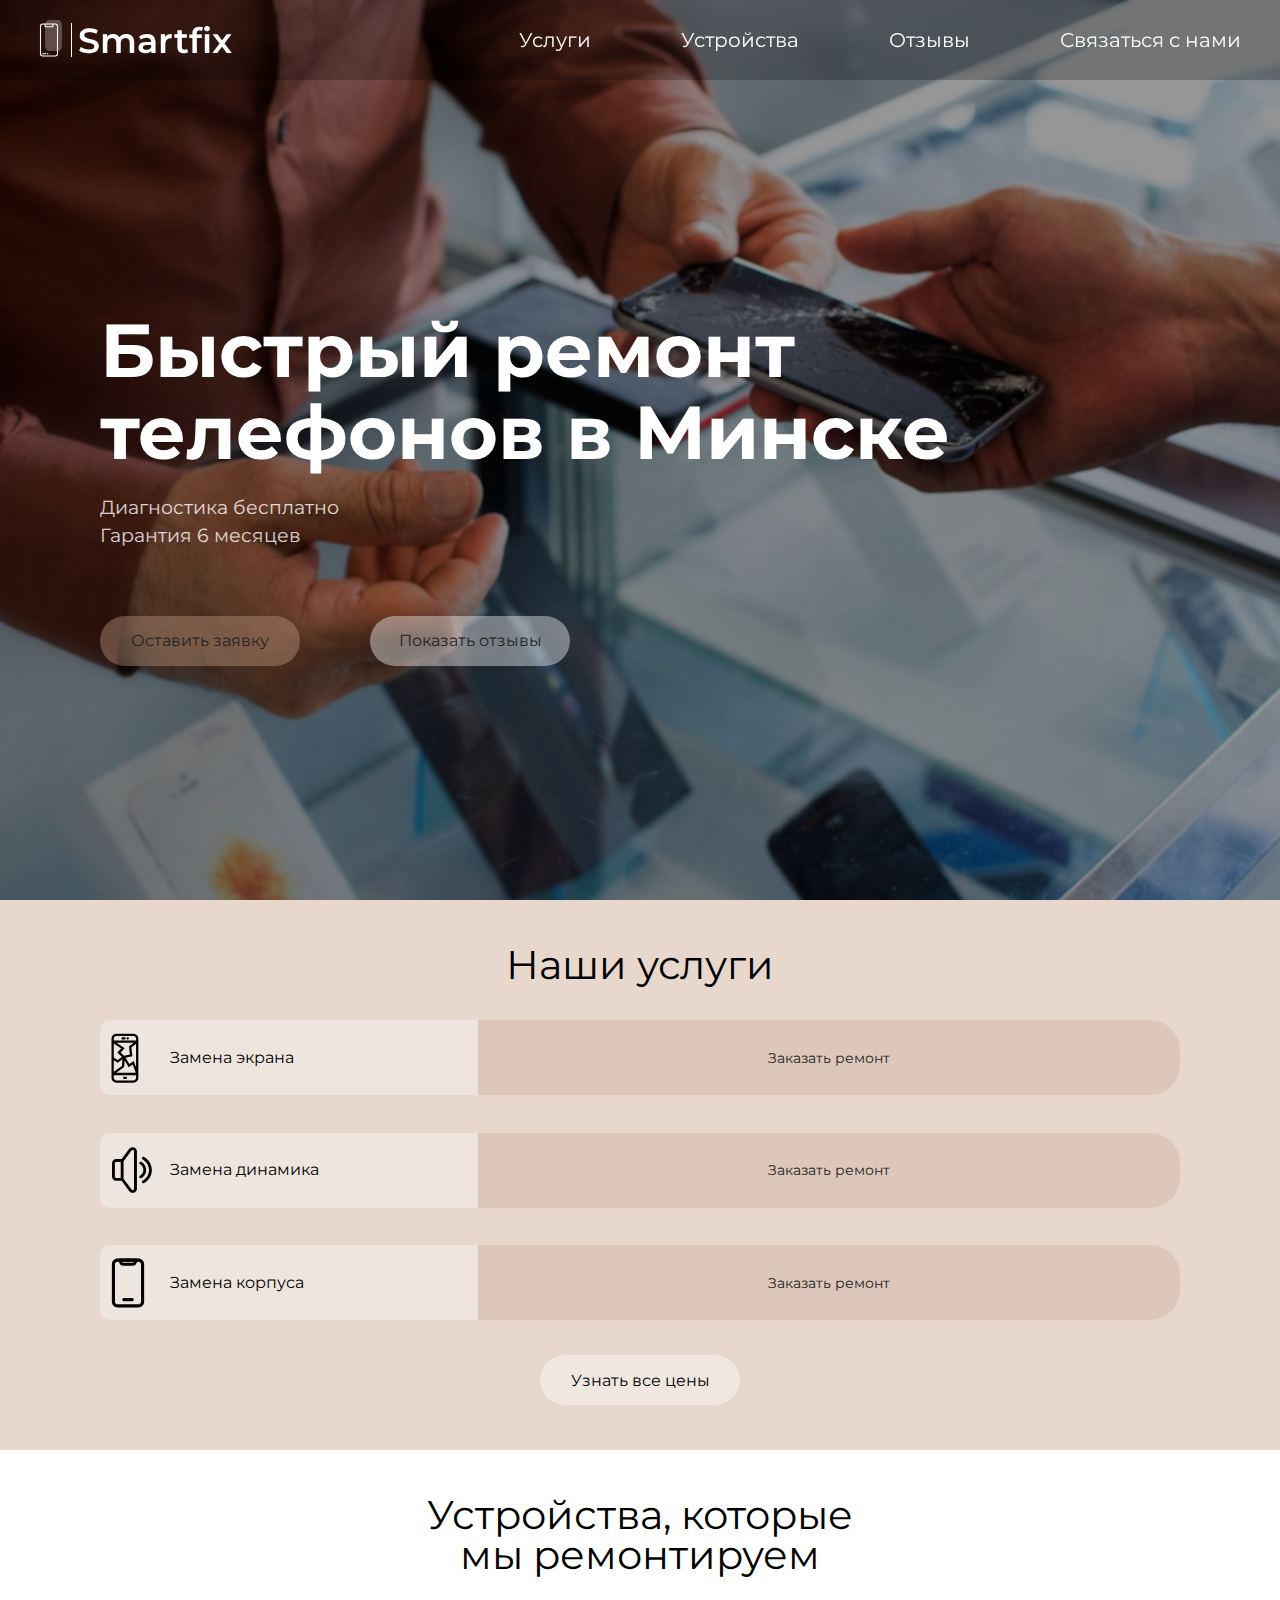
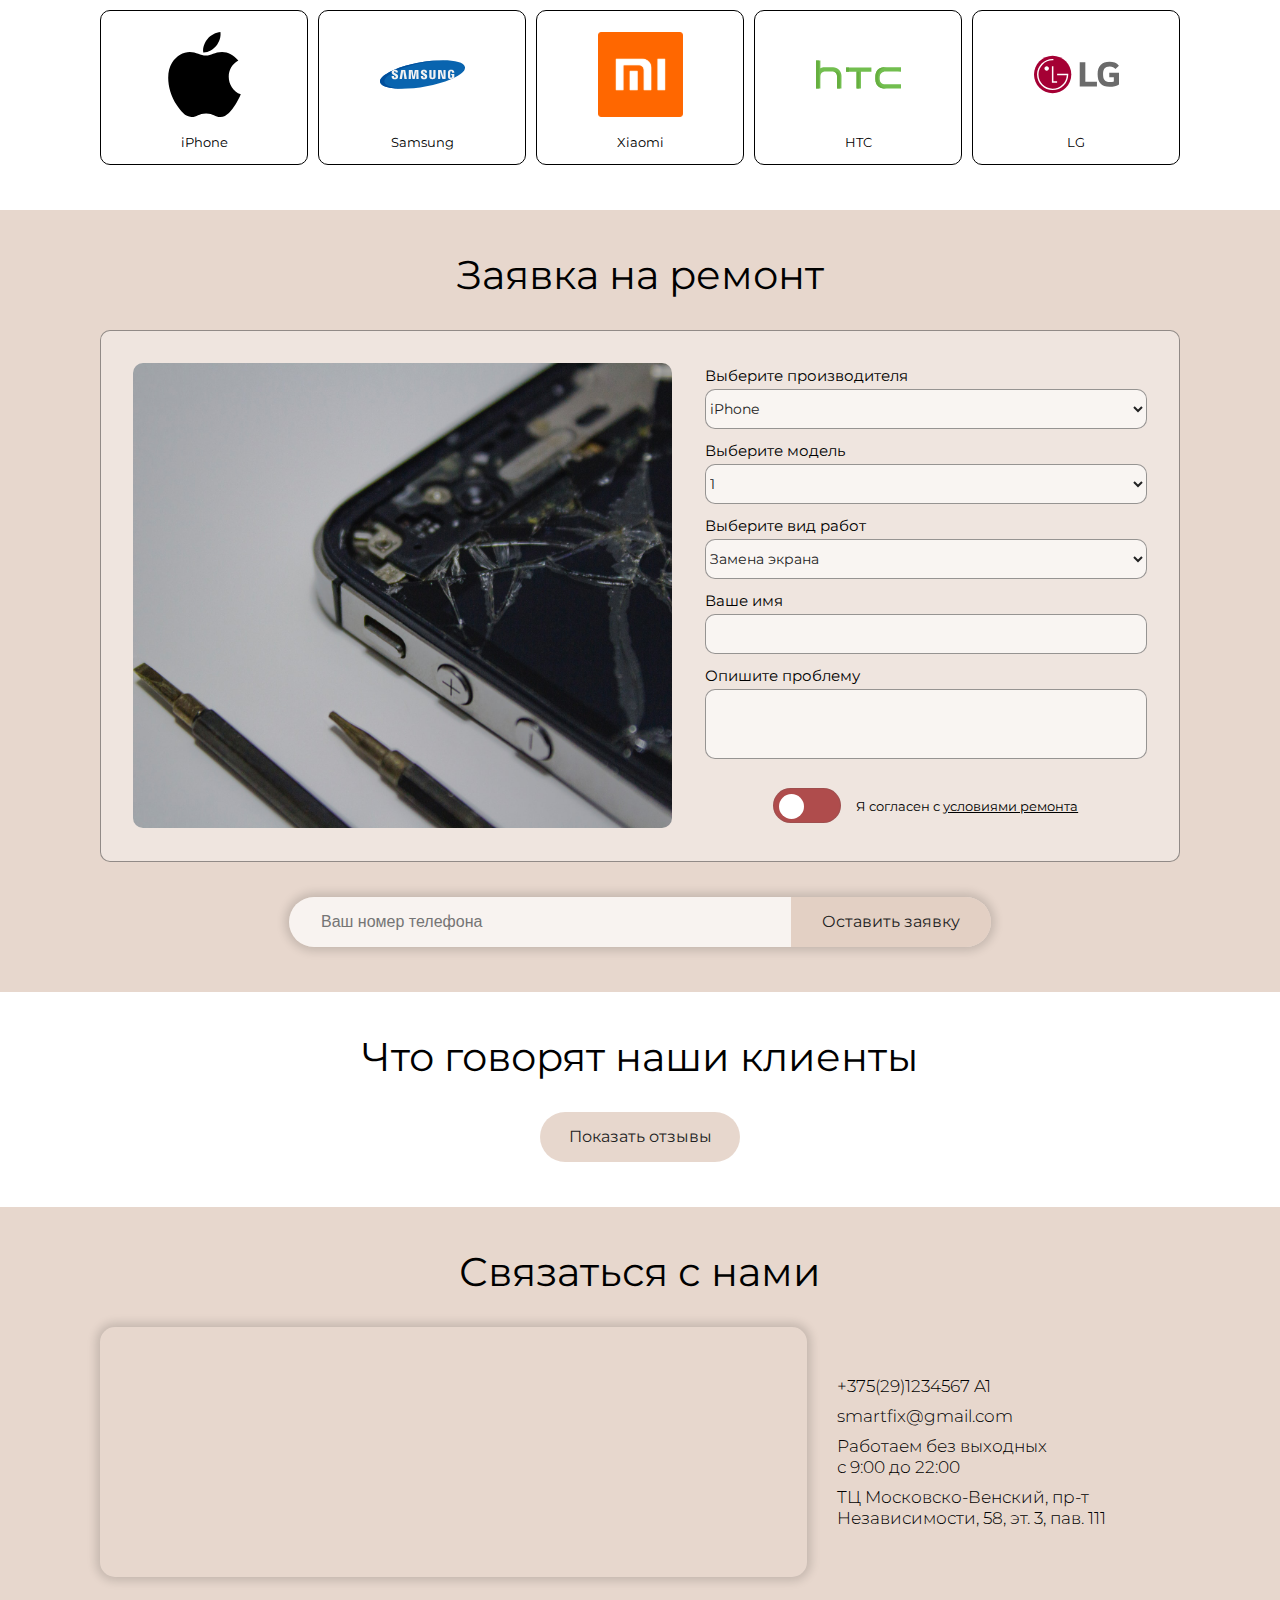
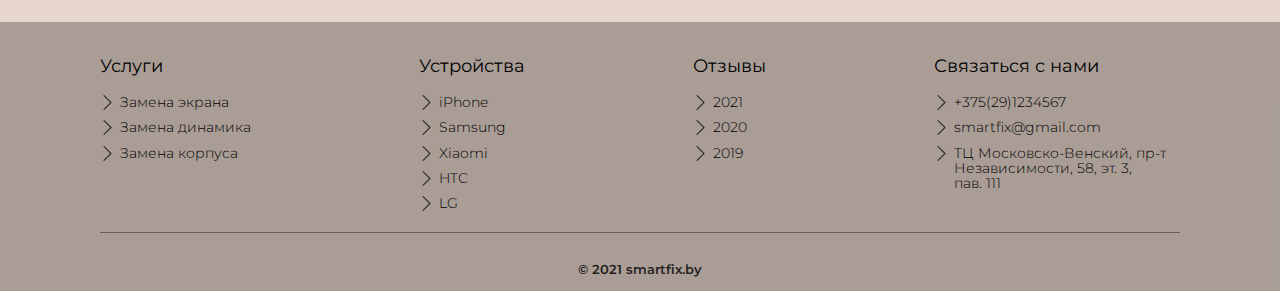
==== commit 45894f6b: "Add files via upload" ====
--- a/index.html
+++ b/index.html
@@ -4,7 +4,7 @@
   <meta charset="UTF-8">
   <meta http-equiv="X-UA-Compatible" content="IE=edge">
   <meta name="viewport" content="width=device-width, initial-scale=1.0">
-  <meta name="theme-color" media="(prefers-color-scheme: light)">
+  <meta name="theme-color" media="(prefers-color-scheme: light)" content="white">
   <title>Smartfix - ремонт мобильных телефонов</title>
   <link rel="shortcut icon" href="assets/img/smartphone.png" type="image/x-icon">
   <link rel="stylesheet" href="assets/css/reset.css">
@@ -27,12 +27,12 @@
     <div class="container">
       <div class="header__wrapper">
         <div class="wrapper">
-          <div class="logo">
+          <a class="logo" href="https://a-fluff.github.io/smartfix/index.html">
             <div class="icon__wrapper">
               <img class="logo__icon" src="assets/img/white-smartphone.svg" alt="">
             </div>
             <p class="logo__text">Smartfix</p>
-          </div>
+          </a>
           <nav class="menu menu--open"> <!-- обертка=меню -->
             <ul class="header__menu menu__list">
               <li class="menu__item">
--- a/assets/css/style.css
+++ b/assets/css/style.css
@@ -200,6 +200,7 @@
   display: flex;
   justify-content: space-between;
   align-items: center;
+  margin-left: -3px;
   z-index: 30;
 }
 
@@ -281,6 +282,7 @@
 
 .burger-box {
   width: 30px;
+  margin-right: 6px;
 }
 
 .first-screen {
@@ -326,7 +328,7 @@
 
 
 .services__list {
-  height: 420px;
+  height: 430px;
   flex-direction: column;
   justify-content: space-between;
   align-items: center;
@@ -483,7 +485,7 @@
 .form, .label__request input, textarea {
   border: 1px solid #00000065;
   border-radius: 10px;
-  background-color: rgba(255, 255, 255, 0.356);
+  background-color: rgba(255, 255, 255, 0.6);
 }
 
 .required:focus {
@@ -556,7 +558,7 @@
   height: 50px;
   border: none;
   border-radius: 30px;
-  background-color: rgba(255, 255, 255, 0.356);
+  background-color: rgba(255, 255, 255, 0.7);
   box-shadow: 0px 0px 10px 4px rgba(0, 0, 0, 0.15);
   padding-left: 32px;
   margin: 0 auto;
@@ -564,6 +566,9 @@
   display: none;
 }
 
+.leave-request .btn--dark {
+  display: none;
+}
 
 
 .contacts__info * {
@@ -644,145 +649,80 @@
   margin-top: 30px;
 }
 
+
+
+
+
+
+
+
+
 .reviews {
-  padding: 122px 25px 70px;
+  padding: 122px 25px 45px;
 }
 
 .reviews--comments {
-  background-color: #c49b8467 !important;
-}
-
-
-
-/* .slider__wrapper {
-  width: 600px;
-  margin: 0 auto;
-}
-.slider__container {
-  overflow: hidden;
-  background-color: #fff;
-}
-.slider__list {
-  display: flex;
-  transition: 0.2s;
-}
-.slider__item {
-  min-width: 200px;
-  height: 345px;
-}
-.slider__buttons {
-  text-align: center;
-} */
-
-
-
-
-
-
-
-
-
-
-
-
-
-
-
-
-
-/* .previous {
-  left: 0;
-}
-.previous ::before {
-  background-image: url("expand-button.svg");
-  background-image: url("../img/expand-button.svg");
-}
-
-.next {
-  right: 0;
-}
-
-.next::before {
-  background-image: url("1.svg");
-}
-
-.slider__list {
-  display: flex;
-} */
-
-/* .slider__item {
-  max-width: 100%;
-  width: 100%;
-  height: 345px;
-  padding: 20px;
+  background: none !important;
+}
+
+.leave-review {
   background-color: #ffffff;
-  transition: transform 0.5s ease;
-  border-radius: 15px;
-  box-shadow: 0px 0px 10px 4px rgba(0, 0, 0, 0.15);
-  position: relative;
-} */
-
-/* .slider__control {
-  position: absolute;
-  top: 50%;
-  display: flex;
+}
+
+.contacts {
+  background: none !important;
+}
+
+
+
+
+
+
+
+
+
+
+
+
+
+.rating {
+  /* width: 100%; */
+  display: flex;
+  justify-content: center;
   align-items: center;
-  justify-content: center;
-  width: 40px;
-  color: #fff;
-  text-align: center;
-  height: 50px;
-  transform: translateY(-50%);
-  background: rgba(0, 0, 0, 0.2);
-  background-color: unset;
-}
-
-.slider__control ::before {
-  content: "";
-  display: inline-block;
-  width: 20px;
-  height: 20px;
-  background: transparent no-repeat center center;
-  background-size: 100% 100%;
-} */
-
-/* .slider__indicators {
-  position: absolute;
-  right: 0;
-  left: 0;
-  display: flex;
-  justify-content: center;
-  margin-right: 15%;
-  margin-left: 15%;
-  margin-top: 15px;
-}
-
-.slider__indicators li {
-  box-sizing: content-box;
-  flex: 0 1 auto;
-  width: 30px;
-  height: 5px;
-  margin-right: 3px;
-  margin-left: 3px;
-  text-indent: -999px;
-  cursor: pointer;
-  background-color: rgba(255, 255, 255, 0.5);
-  background-clip: padding-box;
-  border-top: 15px solid transparent;
-  border-bottom: 15px solid transparent;
-}
-
-.slider__indicators li:hover {
-  background-color: #757575;
-} */
-
-.rating {
-  width: 70%;
   margin: 0 auto;
   margin-bottom: 15px;
 }
 
-.rating:not(:checked) > input {
+.rating input {
+  display: none;
+}
+
+.rating label:before {
+  content: "★";
+} 
+
+.rating label {
+  width: 33px;
+  padding: 0;
+  cursor: pointer;
+  font-size: 32px;
+  line-height: 32px;
+  color: gold;
+  text-shadow: 1px 1px #c60;
+}
+
+.rating--4 label:last-child {
+  color: lightgrey;
+  text-shadow: 1px 1px #bbb;
+}
+
+.rating--3 label:nth-child(8n) {
+  color: lightgrey;
+  text-shadow: 1px 1px #bbb;
+}
+
+/* .rating:not(:checked) > input {
   display: none;
 }
 
@@ -792,36 +732,36 @@
   cursor: pointer;
   font-size: 32px;
   line-height: 32px;
-  color: lightgrey;
+  color: gold;
   text-shadow: 1px 1px #bbb;
 }
 
 .rating:not(:checked) > label:before {
   content: "★";
-}
-
-.rating > input:checked ~ label {
+} */
+
+/* .rating > input:checked ~ label {
   color: gold;
   text-shadow: 1px 1px #c60;
-}
-
-.rating:not(:checked) > label:hover,
+} */
+
+/* .rating:not(:checked) > label:hover,
 .rating:not(:checked) > label:hover ~ label {
   color: gold;
-}
-
-.rating > input:checked + label:hover,
+} */
+
+/* .rating > input:checked + label:hover,
 .rating > input:checked + label:hover ~ label,
 .rating > input:checked ~ label:hover,
 .rating > input:checked ~ label:hover ~ label,
 .rating > label:hover ~ input:checked ~ label {
   color: gold;
   text-shadow: 1px 1px goldenrod;
-}
-
-.rate-area > label:active {
+} */
+
+/* .rate-area > label:active {
   position: relative;
-}
+} */
 
 .customer__img {
   position: relative;
@@ -881,12 +821,12 @@
 
 .net-icon {
   position: absolute;
-  top: 60px;
-  left: 60px;
+  top: 50px;
+  left: 50px;
 }
 
 .net-icon img {
-  width: 24px;
+  width: 30px;
   border-radius: 50%;
 }
 
@@ -895,8 +835,10 @@
   text-align: left;
   position: relative;
   line-height: 1.1;
+  display: flex;
+  align-items: center;
   padding-left: 20px;
-  margin-bottom: 16px;
+  margin-bottom: 10px;
 }
 
 .review-date::before {
@@ -916,324 +858,9 @@
   text-align: justify;
 }
 
-/* .spoiler {
-  height: 50px;
-  width: 97%;
-  box-shadow: 4px -5px 10px #ffffff;
-  border-bottom-left-radius: 15px;
-  border-bottom-right-radius: 15px;
-  position: absolute;
-  left: 0;
-  bottom: 0;
-  background-color: #fff;
-  display: flex;
-  justify-content: center;
-  align-items: center;
-}
-
-.spoiler-button {
-  position: relative;
-  width: 23px;
-  height: 15px;
-  margin-left: 3%;
-  cursor: pointer;
-}
-
-.spoiler-button::before {
-  content: "";
-  display: block;
-  position: absolute;
-  transition: all 0.4s ease;
-  background-image: url(../img/expand-button.svg);
-  background-position: 50% 50%;
-  background-size: 100%;
-  background-repeat: no-repeat;
-  transform: rotate(270deg);
-  opacity: 0.7;
-  width: 23px;
-  height: 15px;
-  transform: rotate(0deg);
-  transition: transform 0.5s;
-} */
-
 .contacts--comments {
-  height: 100vh;
   background-color: #ffffff;
 }
-
-
-
-/* 
-
-
-
-.carousel-inner {
-  border-radius: 15px;
-  box-shadow: 0px 0px 10px 4px rgba(0, 0, 0, 0.15);
-}
-.carousel-item {
-  background-color: #ffffff;
-  padding: 20px;
-}
-.carousel-indicators {
-  bottom: -56px;
-}
-.carousel-control-prev-icon, .carousel-control-next-icon {
-  filter: invert(1);
-}
-.carousel-control-next, .carousel-control-prev {
-  opacity: 1;
-} */
-
-
-
-
-
-
-.slider-pagi {
-  width: 150px;
-  position: absolute;
-  left: 50%;
-  top: 100%;
-  transform: translateX(-50%);
-  margin-top: 35px;
-}
-.slider-pagi__elem {
-  position: relative;
-  display: inline-block;
-  vertical-align: top;
-  width: 20px;
-  height: 20px;
-  margin: 0 7px;
-  border-radius: 50%;
-  border: 2px solid #ffffff;
-  cursor: pointer;
-  
-}
-.slider-pagi__elem:before {
-  content: "";
-  position: absolute;
-  left: 50%;
-  top: 50%;
-  width: 10px;
-  height: 10px;
-  background: #ffffff;
-  border-radius: 50%;
-  transition: transform 0.3s;
-  transform: translate(-50%, -50%) scale(0);
-}
-.slider-pagi__elem.active:before, .slider-pagi__elem:hover:before {
-  transform: translate(-50%, -50%) scale(1);
-}
-
-
-
-
-
-@import url("https://cdn.jsdelivr.net/npm/slick-carousel@1.8.1/slick/slick.css");
-
-.slidecontainer {
-	width: 100%;
-  border-radius: 15px;
-  box-shadow: 0px 0px 10px 4px rgba(0, 0, 0, 0.15);
-  background-color: #ffffff;
-  padding: 20px;
-	margin: 0 auto;
-	position: relative;
-}
-
-.icons {
-	width: 100%;
-}
-
-.slide {
-}
-
-.slider__item {
-	max-width: 306px;
-  width: 230px;
-  margin-right: 30px;
-
-
-  position: relative;
-  overflow: hidden;
-}
-
-.slick-prev {
-	left: 1px;
-	right: auto;
-}
-
-.slick-next {
-	right: -8px;
-	left: auto;
-}
-
-.slick-prev,
-.slick-next {
-	background-color: transparent;
-	font-size: 0;
-	line-height: 0;
-	position: absolute;
-	top: 50%;
-	display: block;
-	width: 25px;
-	height: 25px;
-	padding: 0;
-	transform: translate(0, -50%);
-	cursor: pointer;
-	color: transparent;
-	border: none;
-	outline: none;
-}
-
-.slick-prev {
-	border-top: 2px solid #000000;
-	border-left: 2px solid #000000;
-	position: absolute;
-	top: 50%;
-	transform: rotate(-45deg) translateY(-50%);
-}
-
-:focus {
-	outline: 0;
-}
-
-.slick-next {
-	border-bottom: 2px solid #000000;
-	border-right: 2px solid #000000;
-	transform: rotate(-45deg);
-	position: absolute;
-	top: 50%;
-	transform: rotate(-45deg) translate(5px, calc(-50% + 5px));
-}
-
-.slick-prev:before,
-.slick-next:before {
-	content: "";
-}
-
-@media (max-width: 767px) {
-	/* .slidecontainer {
-		max-width: 80%;
-	} */
-	/* .slidecontainer .icons > button {
-		display: none !important;
-	} */
-	/* .slide {
-		margin: 0 10px;
-		width: calc(20vw - 20px);
-	} */
-	.slide img {
-		width: 100%;
-		height: auto; /* Set logo height */
-	}
-}
-
-@media (max-width: 480px) {
-	/* .slide {
-		margin: 0 20px;
-		width: calc(40vw - 40px);
-	} */
-}
-
-/* 
-	Slick generated items
-	Extracted from their CSS file
-*/
-
-.slick-list {
-	position: relative;
-	display: block;
-	overflow: hidden;
-	margin: 0;
-	padding: 0;
-}
-
-:focus {
-	outline: none;
-}
-
-.slick-list.draggable {
-	cursor: pointer;
-	cursor: hand;
-}
-
-.slick-slider .slick-track,
-.slick-slider .slick-list {
-	transform: translate3d(0, 0, 0);
-}
-.slick-track {
-	position: relative;
-	top: 0;
-	left: 0;
-	display: block;
-	margin-left: auto;
-	margin-right: auto;
-}
-.slick-track:before,
-.slick-track:after {
-	display: table;
-	content: "";
-}
-.slick-track:after {
-	clear: both;
-}
-.slick-loading .slick-track {
-	visibility: hidden;
-}
-.slick-slide {
-	display: none;
-	float: left;
-
-	height: 100%;
-	min-height: 1px;
-}
-.slick-slide img {
-	display: block;
-}
-.slick-slide.slick-loading img {
-	display: none;
-}
-.slick-slide.dragging img {
-	pointer-events: none;
-}
-.slick-initialized .slick-slide {
-	display: block;
-}
-.slick-loading .slick-slide {
-	visibility: hidden;
-}
-.slick-vertical .slick-slide {
-	display: block;
-	height: auto;
-	border: 1px solid transparent;
-}
-.slick-arrow.slick-hidden {
-	display: none;
-}
-
-/* PURELY COSMETIC */
-
-
-
-
-
-
-@media all and (transform-3d), (-webkit-transform-3d) {
-  .carousel-multi .carousel-inner > .item {
-    transition: 500ms ease-in-out all;
-    backface-visibility: visible;
-    transform: none !important;
-  }
-}
-
-
-
-
-
-
-
 
 
 
@@ -1377,6 +1004,9 @@
   .title {
     font-size: 7.5vw;
   }
+  .burger-box {
+    margin-right: 0;
+  }
   .request__container {
     border: 1px solid #00000065;
     border-radius: 10px;
@@ -1408,7 +1038,11 @@
     display: block;
     position: relative;
   }
+  .leave-request .btn--light {
+    display: none;
+  }
   .leave-request .btn--dark {
+    display: block;
     position: absolute;
     top: 35px;
     right: 10%;
@@ -1444,9 +1078,17 @@
     order: 0;
   }
 
+
   
-
-
+  .customer__name {
+    font-size: 20px;
+  }
+  .review-date {
+    font-size: 14px;
+  }
+  .customer__review {
+    font-size: 15px;
+  }
 
 
 
@@ -1486,18 +1128,15 @@
   }
   .menu-expanded a::before{
     content: "";
-    display: block;
-    width: 13px;
-    height: 13px;
+    display: inline-block;
+    width: 15.2px;
+    height: 15.2px;
     position: absolute;
     top: 0;
     left: 0;
-    background-image: url(../img/expand-button.svg);
-    background-position: 50% 50%;
-    background-size: 100%;
+    background-image: url(../img/next.svg);
     background-repeat: no-repeat;
-    transform: rotate(270deg);
-    opacity: 0.6;
+    opacity: 0.7;
   }
   .copyright {
     text-align: center;
@@ -1574,6 +1213,12 @@
 @media screen and (min-width: 1100px) {
   .title {
     font-size: 75px;
+  }  
+  .customer__name {
+    font-size: 22px;
+  }
+  .review-date {
+    font-size: 15px;
   }
 }
 
@@ -1581,9 +1226,6 @@
   .header__menu .menu__item {
     font-size: 20px;
     margin-right: 70px;
-  }
-  .header__wrapper .wrapper {
-    margin: 0;
   }
 }
 
@@ -1653,11 +1295,36 @@
   .map {
     height: 300px;
   }
+  
+  .customer__name {
+    font-size: 24px;
+  }
+  .customer__review {
+    font-size: 18px;
+  }
+  .review-date {
+    padding-left: 25px;
+  }
+  .review-date::before {
+    width: 18px;
+    height: 18px;
+    
+  }
   .footer__contacts {
     font-size: 20px;
   }
   .menu-expanded a {
     font-size: 17px;
+    /* padding-left: 25px; */
+  }
+  .menu-expanded a::before {
+    width: 18.4px;
+    height: 18.4px;
+  }
+}
+@media (min-height: 900px) and (max-width: 530px) {
+  .first-screen {
+    height: 100px;
   }
 }
 
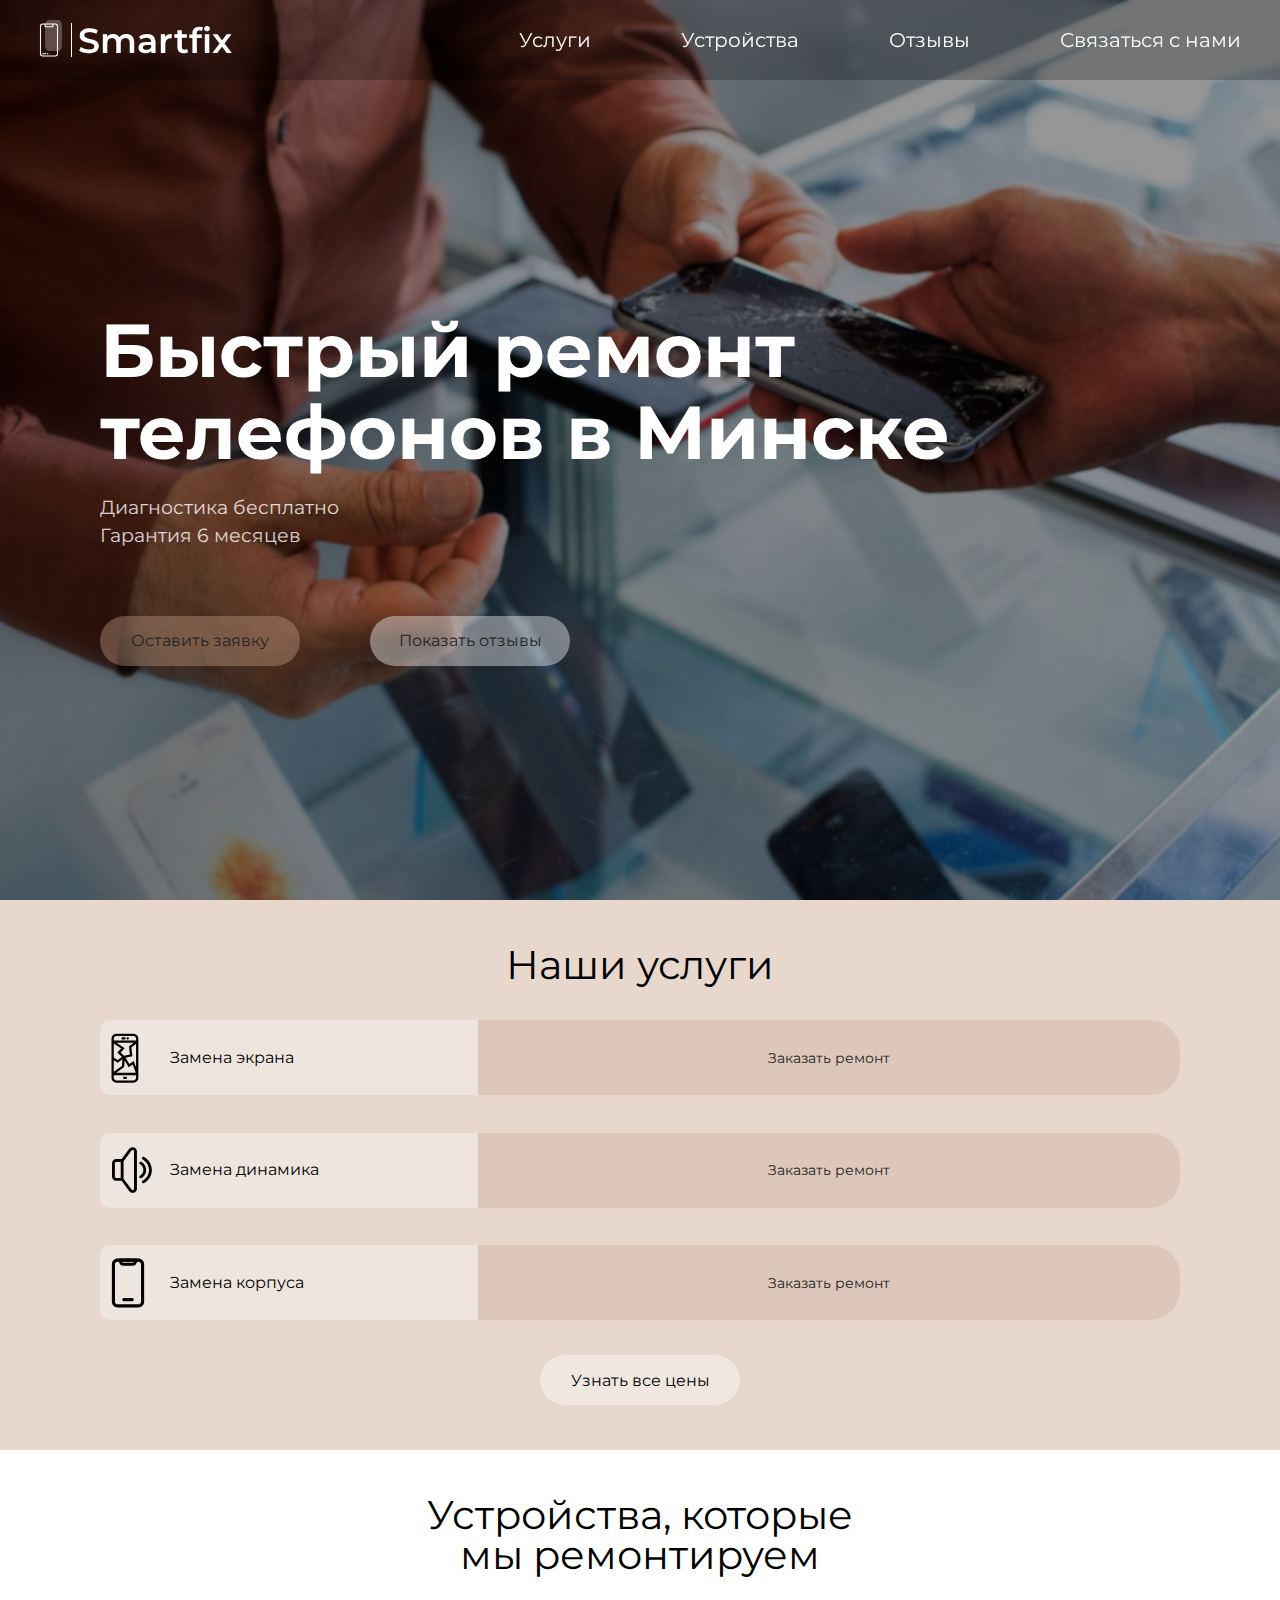
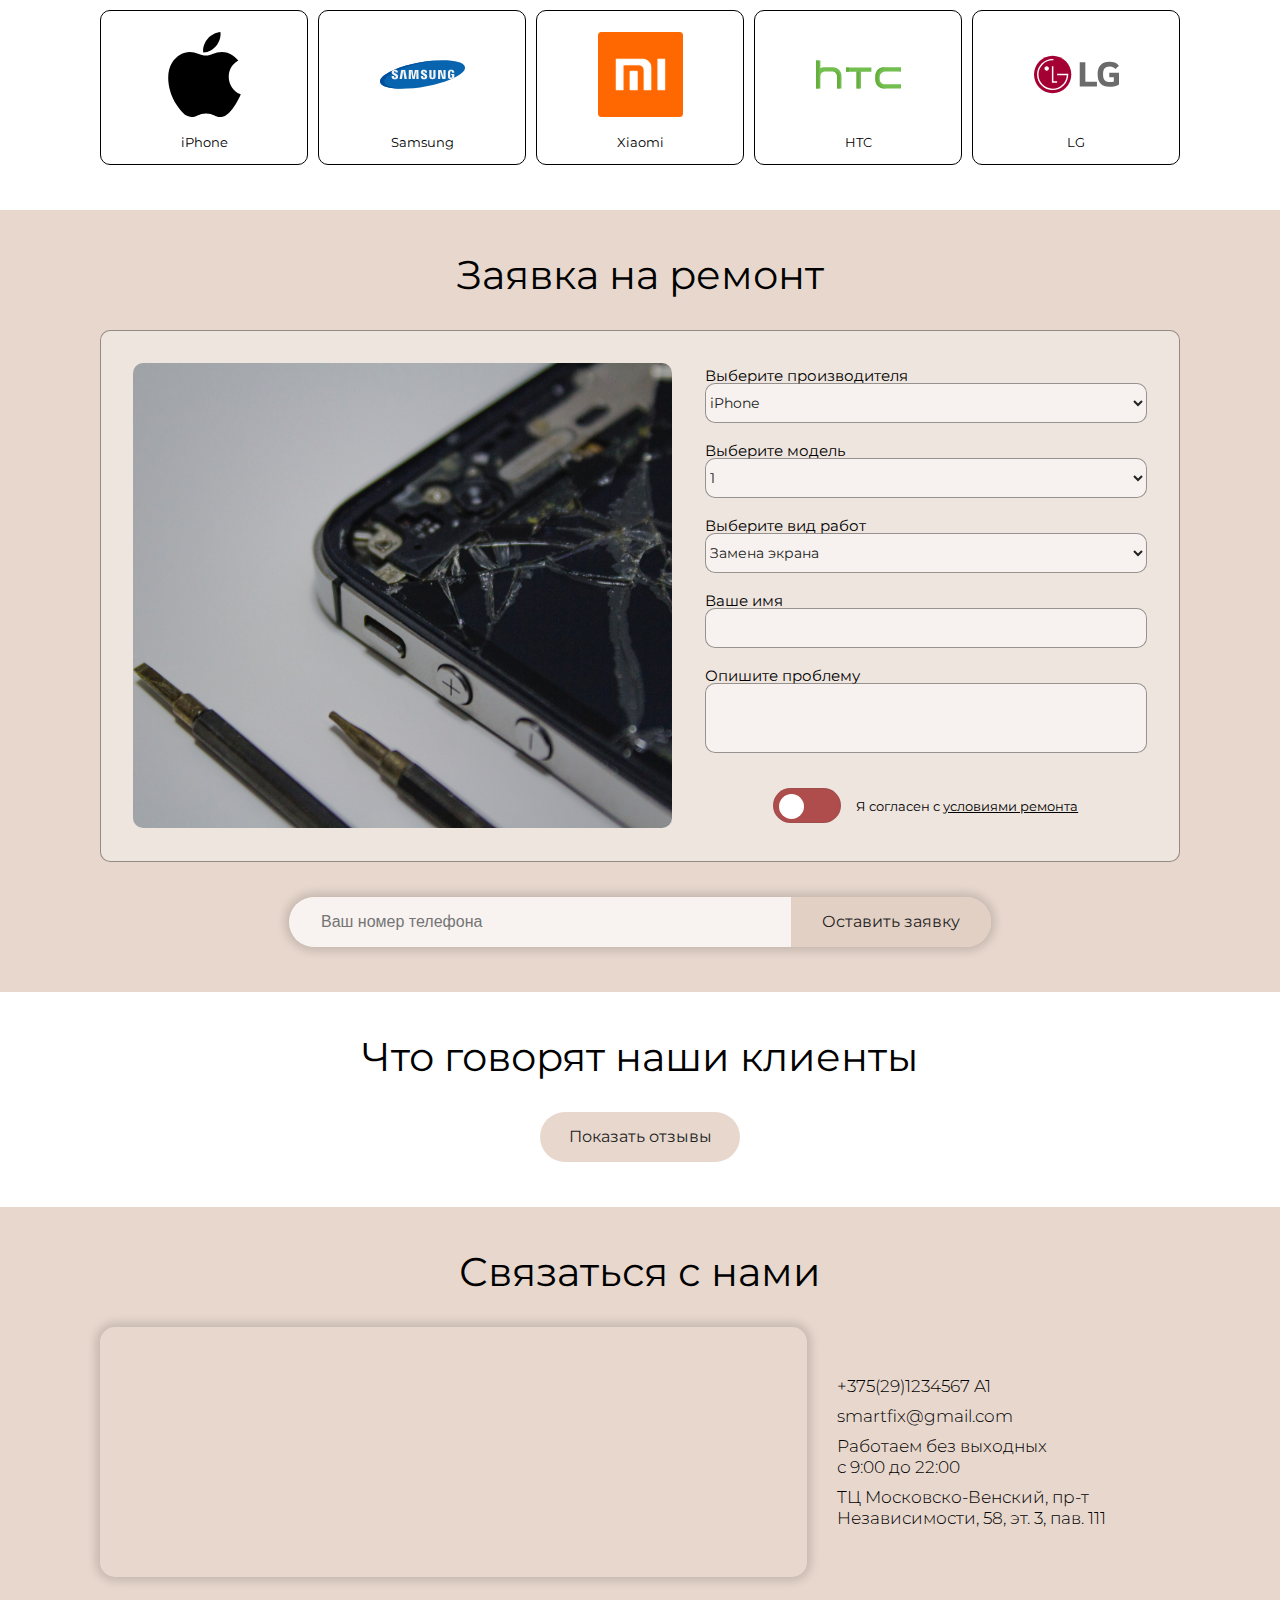
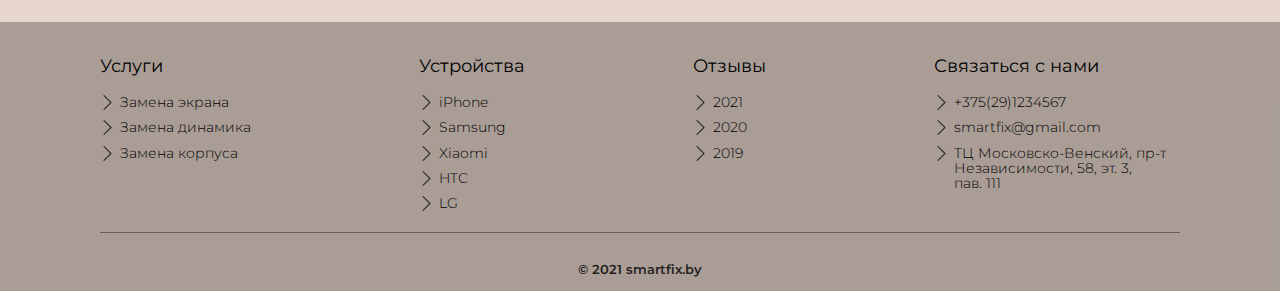
==== commit 9ba12600: "Add files via upload" ====
--- a/index.html
+++ b/index.html
@@ -33,23 +33,26 @@
             </div>
             <p class="logo__text">Smartfix</p>
           </a>
-          <nav class="menu menu--open"> <!-- обертка=меню -->
+          <nav class="menu menu--open">
             <ul class="header__menu menu__list">
               <li class="menu__item">
-                <a href="#" class="menu__link">Услуги</a>
-              </li>
-              <li class="menu__item">
-                <a href="#" class="menu__link">Устройства</a>
+                <a href="#services" class="menu__link">Услуги</a>
+              </li>
+              <li class="menu__item">
+                <a href="#brends" class="menu__link">Устройства</a>
               </li>
               <li class="menu__item">
                 <a href="comments.html" class="menu__link">Отзывы</a>
               </li>
               <li class="menu__item">
-                <a href="#" class="menu__link">Связаться с нами</a>
+                <a href="#contacts" class="menu__link">Связаться с нами</a>
               </li>
             </ul>
           </nav>
-          <img class="burger-box" src="assets/img/menu.svg" alt="">
+          <div class="burger">
+            <span></span>
+          </div>
+        </div>
         </div>
       </div>
     </div>
@@ -67,7 +70,7 @@
           </div>
         </div>
       </section>
-      <section class="section services">
+      <section class="section services" id="services">
         <div class="wrapper">
           <h2 class="main-text main-text--big">Наши услуги</h2>
           <div class="services__list list">
@@ -105,7 +108,7 @@
           <button class="btn btn--light" onclick="location.href='assets/docs/prices_2021.xlsx'"><span class="all-prices__doc">Узнать все цены</span></button>
         </div>
       </section>
-      <section class="section brends">
+      <section class="section brends" id="brends">
         <div class="wrapper">
           <h2 class="main-text text brends__title">Устройства, которые<br>мы ремонтируем</h2>
           <div class="brends__list list">
@@ -157,7 +160,7 @@
           <h2 class="main-text main-text--big">Заявка на ремонт</h2>
           <div class="request__container">
             <div class="repair-request"></div>
-            <form class="request__form" action="#" method="POST">
+            <form class="request__form" action="" method="POST">
               <div class="form__container">
                 <label>Выберите производителя</label>
                 <select class="form producer" name="producer">
@@ -220,7 +223,7 @@
           <button class="btn btn--dark" onclick="location.href='comments.html'">Показать отзывы</button>
         </div>
       </section>
-      <section class="section contacts">
+      <section class="section contacts" id="contacts">
         <div class="wrapper">
           <h2 class="main-text main-text--big">Связаться с нами</h2>
           <div class="contacts__wrapper">
@@ -238,10 +241,10 @@
   <footer class="section footer">
     <div class="container">
       <div class="wrapper">
-        <div class="menu menu--open"> <!-- обертка=меню -->
+        <div class="menu menu--open">
           <ul class="footer__menu menu__list">
             <li class="menu__item">
-              <a href="#" class="menu__link footer__contacts">Услуги</a>
+              <a href="#services" class="menu__link footer__contacts">Услуги</a>
               <div class="menu-expanded">
                 <a class="main-text main-text--small" href="#">Замена экрана</a>
                 <a class="main-text main-text--small" href="#">Замена динамика</a>
@@ -249,7 +252,7 @@
               </div>
             </li>
             <li class="menu__item">
-              <a href="#" class="menu__link footer__contacts">Устройства</a>
+              <a href="#brends" class="menu__link footer__contacts">Устройства</a>
               <div class="menu-expanded">
                 <a class="main-text main-text--small" href="#">iPhone</a>
                 <a class="main-text main-text--small" href="#">Samsung</a>
@@ -267,7 +270,7 @@
               </div>
             </li>
             <li class="menu__item">
-              <a href="#" class="menu__link footer__contacts">Связаться с нами</a>
+              <a href="#contacts" class="menu__link footer__contacts">Связаться с нами</a>
               <div class="menu-expanded">
                 <a class="main-text main-text--small" href="tel:+375291234567">+375(29)1234567</a>
                 <a class="main-text main-text--small" href="mailto:smartfix@gmail.com">smartfix@gmail.com</a>
--- a/assets/css/style.css
+++ b/assets/css/style.css
@@ -8,6 +8,17 @@
 body {
   font-family: "Montserrat", sans-serif;
   background-color: #c49b8467;
+  display: flex;
+  flex-direction: column;
+  min-height: 100vh;
+}
+
+footer {
+  flex: 0 0 auto;
+}
+
+main {
+  flex: 1 0 auto;
 }
 
 header, main, footer {
@@ -27,7 +38,7 @@
 }
 
 .container {
-  max-width: 1600px; /*!почему именно эта*/
+  max-width: 1600px;
   margin: 0 auto;
 }
 
@@ -43,9 +54,6 @@
   max-width: 1080px;
   margin: 0 auto;
 }
-
-
-
 
 .btn {
   font-family: "Montserrat", sans-serif;
@@ -207,8 +215,8 @@
 .logo {
   display: flex;
   align-items: center;
-  /* z-index: 1; */
-}
+}
+
 .logo__icon {
   display: block;
   width: 40px;
@@ -239,20 +247,21 @@
   color: #ffffff;
 }
 
-.menu {
-  /*::after {
-    content: "+375(29)1234567 Ежедневно с 9:00 до 21:00";
-    font-size: 28px;
-    color: $color_text;
-    display: flex;
-    align-items: center;
-    margin-left: auto;
-    margin-right: 10px;
-    //display: none;
-  }*/
-}
-
-.menu--open {
+.header__wrapper .menu {
+  background-color: #c49b84;
+  display: flex;
+  flex-direction: column;
+  justify-content: space-between;
+  position: fixed;
+  width: 100vw;
+  height: 100vh;
+  top: 0;
+  left: -100vw;
+  transition: 0.7s;
+  z-index: -2;
+}
+.header__wrapper .menu--open {
+  left: 0;
 }
 
 .header__menu {
@@ -260,29 +269,72 @@
 }
 
 .menu__list {
-  display: flex;
-  justify-content: space-between;
+  height: 100vh;
+  display: flex;
+  flex-direction: column;
+  justify-content: space-evenly;
+  align-items: center;
+  padding: 60px 25px;
 }
 
 .header__menu .menu__item {
   font-weight: 400;
-  font-size: 17px;
+  font-size: 22px;
   padding: 10px;
-  margin-right: 30px;
-  display: none;
-}
-
-.header__menu .menu__item:last-child {
-  margin-right: 0;
+  z-index: 991;
 }
 
 .menu__link {
   color: #ffffff;
 }
 
-.burger-box {
+.burger {
   width: 30px;
+  height: 30px;
+  position: absolute;
+  right: 20px;
+  top: 15px;
+  cursor: pointer;
   margin-right: 6px;
+}
+
+.burger span {
+  top: 20px;
+}
+
+.burger span, .burger span::before, .burger span::after {
+  content: "";
+  width: 100%;
+  height: 3px;
+  border-radius: 2px;
+  background: #ffffff;
+  position: absolute;
+  display: block;
+  transition: 0.3s;
+}
+
+.burger span::before {
+  top: -12px;
+}
+
+.burger span:after {
+  bottom: -12px;
+}
+
+.burger span.active {
+  background: rgba(255, 255, 255, 0); 
+}
+
+.burger span.active::before {
+  content: "";
+  top: 0;
+  transform: rotate(45deg);
+}
+
+.burger span.active::after {
+  content: "";
+  bottom: 0;
+  transform: rotate(-45deg);
 }
 
 .first-screen {
@@ -324,9 +376,6 @@
   margin-top: 0;
 }
 
-
-
-
 .services__list {
   height: 430px;
   flex-direction: column;
@@ -403,13 +452,12 @@
   display: none;
 }
 
-
-
-
 .brends__item {
   height: 155px;
   display: flex;
   flex-grow: 1;
+  border: transparent;
+  border-radius: 10px;
 }
 
 .brends__item:nth-child(2n) {
@@ -446,8 +494,6 @@
   width: 85px;
 }
 
-
-
 .request__form {
   height: 510px;
   display: flex;
@@ -456,7 +502,6 @@
 }
 
 .repair-request {
-  /* width: 280px; */
   width: 50%;
   height: 465px;
   background: url(../img/repair-request.jpg) no-repeat;
@@ -482,10 +527,10 @@
   margin-bottom: 6px;
 }
 
-.form, .label__request input, textarea {
+.form, .label__request input, textarea  {
   border: 1px solid #00000065;
   border-radius: 10px;
-  background-color: rgba(255, 255, 255, 0.6);
+  background-color: rgba(255, 255, 255, 0.5);
 }
 
 .required:focus {
@@ -547,6 +592,7 @@
   text-decoration: underline;
   cursor: pointer;
 }
+
 .leave-request form {
   position: relative;
   display: flex;
@@ -570,7 +616,6 @@
   display: none;
 }
 
-
 .contacts__info * {
   font-size: 19px;
   font-weight: 300;
@@ -584,7 +629,7 @@
   margin-bottom: 0;
 }
 
-.tel:hover, .mail:hover {
+.tel:hover, .mail:hover, .input__wrapper label:hover {
   font-weight: 500;
 }
 
@@ -603,15 +648,15 @@
 
 .footer__menu {
   height: 160px;
+  display: flex;
   flex-direction: column;
+  justify-content: space-between;
+  align-items: stretch;
+  padding: 0;
 }
 
 .footer__menu li {
   position: relative;
-}
-
-.footer__contacts:hover {
-  font-weight: 500;
 }
 
 .footer__menu li::before {
@@ -637,6 +682,10 @@
   color: #000000;
 }
 
+.footer__contacts:hover {
+  font-weight: 500;
+}
+
 .menu-expanded {
   display: none;
 }
@@ -649,44 +698,12 @@
   margin-top: 30px;
 }
 
-
-
-
-
-
-
-
-
 .reviews {
   padding: 122px 25px 45px;
-}
-
-.reviews--comments {
   background: none !important;
 }
 
-.leave-review {
-  background-color: #ffffff;
-}
-
-.contacts {
-  background: none !important;
-}
-
-
-
-
-
-
-
-
-
-
-
-
-
 .rating {
-  /* width: 100%; */
   display: flex;
   justify-content: center;
   align-items: center;
@@ -712,103 +729,92 @@
   text-shadow: 1px 1px #c60;
 }
 
-.rating--4 label:last-child {
+.rating--4 label:nth-child(10n-8) {
   color: lightgrey;
   text-shadow: 1px 1px #bbb;
 }
 
-.rating--3 label:nth-child(8n) {
+.rating--3 label:nth-child(10n-6) {
   color: lightgrey;
   text-shadow: 1px 1px #bbb;
 }
 
-/* .rating:not(:checked) > input {
-  display: none;
-}
-
-.rating:not(:checked) > label {
+.rating__container .rating label {
   width: 33px;
   padding: 0;
   cursor: pointer;
   font-size: 32px;
   line-height: 32px;
-  color: gold;
-  text-shadow: 1px 1px #bbb;
-}
-
-.rating:not(:checked) > label:before {
-  content: "★";
-} */
-
-/* .rating > input:checked ~ label {
+  color: rgb(165, 164, 164);
+  text-shadow: 1px 1px rgb(107, 107, 107);
+}
+
+.rating__container .rating > input:checked ~ label {
   color: gold;
   text-shadow: 1px 1px #c60;
-} */
-
-/* .rating:not(:checked) > label:hover,
-.rating:not(:checked) > label:hover ~ label {
-  color: gold;
-} */
-
-/* .rating > input:checked + label:hover,
-.rating > input:checked + label:hover ~ label,
-.rating > input:checked ~ label:hover,
-.rating > input:checked ~ label:hover ~ label,
-.rating > label:hover ~ input:checked ~ label {
+}
+
+.rating__container .rating:not(:checked) > label:hover,
+.rating__container .rating:not(:checked) > label:hover ~ label {
   color: gold;
   text-shadow: 1px 1px goldenrod;
-} */
-
-/* .rate-area > label:active {
-  position: relative;
-} */
+}
+
+.rating__container .rating > input:checked + label:hover,
+.rating__container .rating > input:checked + label:hover ~ label,
+.rating__container .rating > input:checked ~ label:hover,
+.rating__container .rating > input:checked ~ label:hover ~ label,
+.rating__container .rating > label:hover ~ input:checked ~ label {
+  color: gold;
+  text-shadow: 1px 1px #c60;
+}
 
 .customer__img {
   position: relative;
   border-radius: 50%;
-  width: 80px;
-  height: 80px;
+  width: 200px;
+  height: 200px;
+  margin-bottom: 10px;
 }
 
 .img-1 {
   background: url("../img/customers/woman-1.jpg") no-repeat;
-  background-position: 50% 14%;
-  background-size: 200px auto;
+  background-position: 50% 10%;
+  background-size: 270px auto;
 }
 
 .img-2 {  
   background: url("../img/customers/man-1.jpg") no-repeat;
-  background-position: 27% 7%;
-  background-size: 95px auto;
+  background-size: 200px auto;
 }
 
 .img-3 {  
   background: url("../img/customers/woman-2.jpg") no-repeat;
-  background-position: 0% 0%;
-  background-size: 80px auto;
+  background-position: -10px 0%;
+  background-size: 210px auto;
 }
 
 .img-4 {  
   background: url("../img/customers/man-2.jpg") no-repeat;
-  background-position: 45% 35%;
-  background-size: 105px auto;
+  background-position: 0 37%;
+  background-size: 210px auto;
 }
 
 .img-5 { 
   background: url("../img/customers/woman-3.jpg") no-repeat;
-  background-position: 63% 0%;
-  background-size: 100px auto;
+  background-position: 67% 0%;
+  background-size: 240px auto;
 }
 
 .img-6 {  
   background: url("../img/customers/man-3.jpg") no-repeat;
-  background-position: 35% 17%;
-  background-size: 118px auto;
+  background-position: 0px 15%;
+  background-size: 220px auto;
 }
 
 .customer__info {
   display: flex;
-  justify-content: flex-start;
+  flex-direction: column;
   align-items: center;
   margin-bottom: 15px;
 }
@@ -821,12 +827,12 @@
 
 .net-icon {
   position: absolute;
-  top: 50px;
-  left: 50px;
+  top: 144px;
+  left: 144px;
 }
 
 .net-icon img {
-  width: 30px;
+  width: 50px;
   border-radius: 50%;
 }
 
@@ -858,15 +864,118 @@
   text-align: justify;
 }
 
-.contacts--comments {
+#check-review {
+  display: none;
+}
+
+.add-btn {
+  display: block;
+  width: 60px;
+  height: 60px;
+  background: #c49b84;
+  border-radius: 50%;
+  position: relative;
+  transition: all 0.3s;
+  cursor: pointer;
+  margin: 0 auto;
+}
+
+.check:before, .check:after {
+  content: "";
+  width: 35px;
+  height: 5px;
+  border-radius: 10px;
+  background: rgb(255, 255, 255);
+  transition: 0.25s ease;
+  position: absolute;  
+}
+
+.check:before {
+  transform: rotate(90deg) translate(27px, -12px);
+}
+
+.check:after {
+  transform: rotate(180deg) translate(-12px, -27px);
+}
+
+#check-review:checked ~ label .check:after {
+  transform: rotate(45deg) translate(28px, 11px)
+}
+
+#check-review:checked ~ label .check:before {
+  transform: rotate(-45deg) translate(-11px, 28px);
+}
+
+.review__container {
+  max-width: 80%;
+  min-width: 270px;
+  border: 1px solid #00000065;
+  border-radius: 15px;
+  box-shadow: 0px 0px 10px 4px rgba(0, 0, 0, 0.15);
+  background-color: #c49b8467;
+  padding: 20px;
+  margin: 0 auto;
+  margin-top: 25px;
+  display: none;
+}
+
+#check-review:checked ~ .review__container {
+  display: block;
+}
+
+.review__form {
+  height: 360px;
+  display: flex;
+  flex-direction: column;
+  justify-content: space-between;
+}
+
+.leave-review {
   background-color: #ffffff;
 }
 
-
-
-
-
-
+.rating__container .rating {
+  display: block;
+  margin: 0;
+  justify-content: flex-start;
+}
+
+.add-text{
+  text-align: left;
+  margin-bottom: 6px;
+}
+.add-text--input {
+  display: none;
+}
+
+.input__wrapper label {
+  margin-bottom: 0;
+  cursor: pointer;
+  display: inline-flex;
+  align-items: center;
+  justify-content: center;
+}
+
+.input__wrapper .input__file--choose:hover {
+  box-shadow: 0px 0px 10px 4px rgb(0 0 0 / 15%);
+}
+
+.input__wrapper .input__file--choose {
+  display: none;
+}
+
+.upload-icon {
+  width: 20px;
+  margin-left: 10px;
+}
+
+.input__file {
+  display: none;
+}
+
+.contacts {
+  background: none !important;
+}
 
 
 @media screen and (min-width: 339px) {
@@ -950,35 +1059,27 @@
     display: none;
   }
   .prices {
-    width: max-content;
+    width: min-content;
     height: auto;
     text-align: center;
     position: absolute;
-    top: 27px;
+    top: 3px;
+    left: 13.5px;
     /* left: 997px; */
-    left: 390px;
+    /* left: 390px; */
     display: block;
     border-radius: 0%;
-    transform: rotateY(0deg);
-    transition: none;
+    /* transform: rotateY(0deg); */
+    /* transition: none; */
     background: none;
-    
-    display: none; /*!.*/
-  }
-  .prices::before {
-    content: '';
-    width: 1px;
-    height: 40px;
-    position: absolute;
-    top: -12px;
-    left: -20px;
-    background-color: #000000;
-    border-radius: 1px;
+    font-size: 14px;
+    /* display: none;  */
   }
   .flip {
-    pointer-events: none;
+    /* pointer-events: none; */
     display: flex;
     flex-direction: row;
+    backface-visibility: hidden;
   }
   .services__icon {
     height: 50px;
@@ -1004,8 +1105,8 @@
   .title {
     font-size: 7.5vw;
   }
-  .burger-box {
-    margin-right: 0;
+  .burger {
+    margin-right: 10px;
   }
   .request__container {
     border: 1px solid #00000065;
@@ -1022,7 +1123,7 @@
   }
   .form__container label, .label__request label {
     font-weight: 400;
-    font-size: 15px; /*!одинаковым сделай*/
+    font-size: 15px;
   }
   .form, .label__request input, textarea {
     font-size: 14px;
@@ -1141,6 +1242,45 @@
   .copyright {
     text-align: center;
   }
+  .review__form {
+    height: 310px !important;
+  }
+  .rating__container, .review__form .label__request {
+    display: flex;
+    justify-content: space-between;
+    align-items: center;
+  }
+  .review-description {
+    align-items: flex-start;
+  }
+  .add-text, .form__container label, .label__request label {
+    margin-bottom: 0 !important;
+  }
+  #customer__name, #review__description, #net__link, .rating__container .rating {
+    width: 60%;
+  }
+  .add-text {
+    font-size: 15px;
+  }
+  .add-text--input {
+    display: inline-block !important;
+  }
+  .input__wrapper label {
+    width: 60%;
+    height: 40px;
+    margin: 0 auto;
+    margin-right: 0;
+    border: 1px solid #00000065;
+    border-radius: 10px;
+    background-color: rgba(255, 255, 255, 0.5);
+    font-size: 13px;
+  }
+  .input__file--add {
+    display: none !important;
+  }
+  .input__file--choose {
+    display: inline-flex !important;
+  }
 }
 
 @media screen and (min-width: 765px) {
@@ -1167,14 +1307,44 @@
     padding-left: 40px;
     padding-right: 40px;
   }
+  .burger {
+    display: none;
+  }
+
+  .header__wrapper .menu {
+    width: auto;
+    height: auto;
+    background-color: transparent;
+    display: block;
+    padding: 0;
+    transition: 0.7s;
+    z-index: 5;
+    position: relative;
+    top: 0;
+    left: 0;
+  }
   .header__menu {
-    margin-right: -11px;
-  }
+    margin-right: -11px !important;
+  }
+
+  .menu__list:not(.footer__menu) {
+    height: auto;
+    display: flex;
+    flex-direction: row;
+    justify-content: space-between;
+    align-items: center;
+    padding: 0;
+    margin: 0;
+  }
+
   .header__menu .menu__item {
-    display: block;
-  }
-  .burger-box {
-    display: none;
+    font-size: 17px;
+    padding: 10px;
+    margin-right: 30px;
+  }
+
+  .header__menu .menu__item:last-child {
+    margin-right: 0;
   }
   .title {
     font-size: 6.8vw;
@@ -1207,8 +1377,16 @@
   .leave-request .btn--dark {
     right: 17.5%;
   }
-}
-
+  .customer__review {
+    font-size: 17px;
+  }
+}
+
+@media screen and (min-width: 1000px) {
+  .customer__review {
+    font-size: 16px;
+  }
+}
 
 @media screen and (min-width: 1100px) {
   .title {
@@ -1219,6 +1397,9 @@
   }
   .review-date {
     font-size: 15px;
+  }  
+  .input__wrapper label {
+    font-size: 14px;
   }
 }
 
@@ -1315,12 +1496,17 @@
   }
   .menu-expanded a {
     font-size: 17px;
-    /* padding-left: 25px; */
   }
   .menu-expanded a::before {
     width: 18.4px;
     height: 18.4px;
   }
+  .add-text {
+    font-size: 20px;
+  }
+  .input__wrapper label {
+    font-size: 15px;
+  }
 }
 @media (min-height: 900px) and (max-width: 530px) {
   .first-screen {
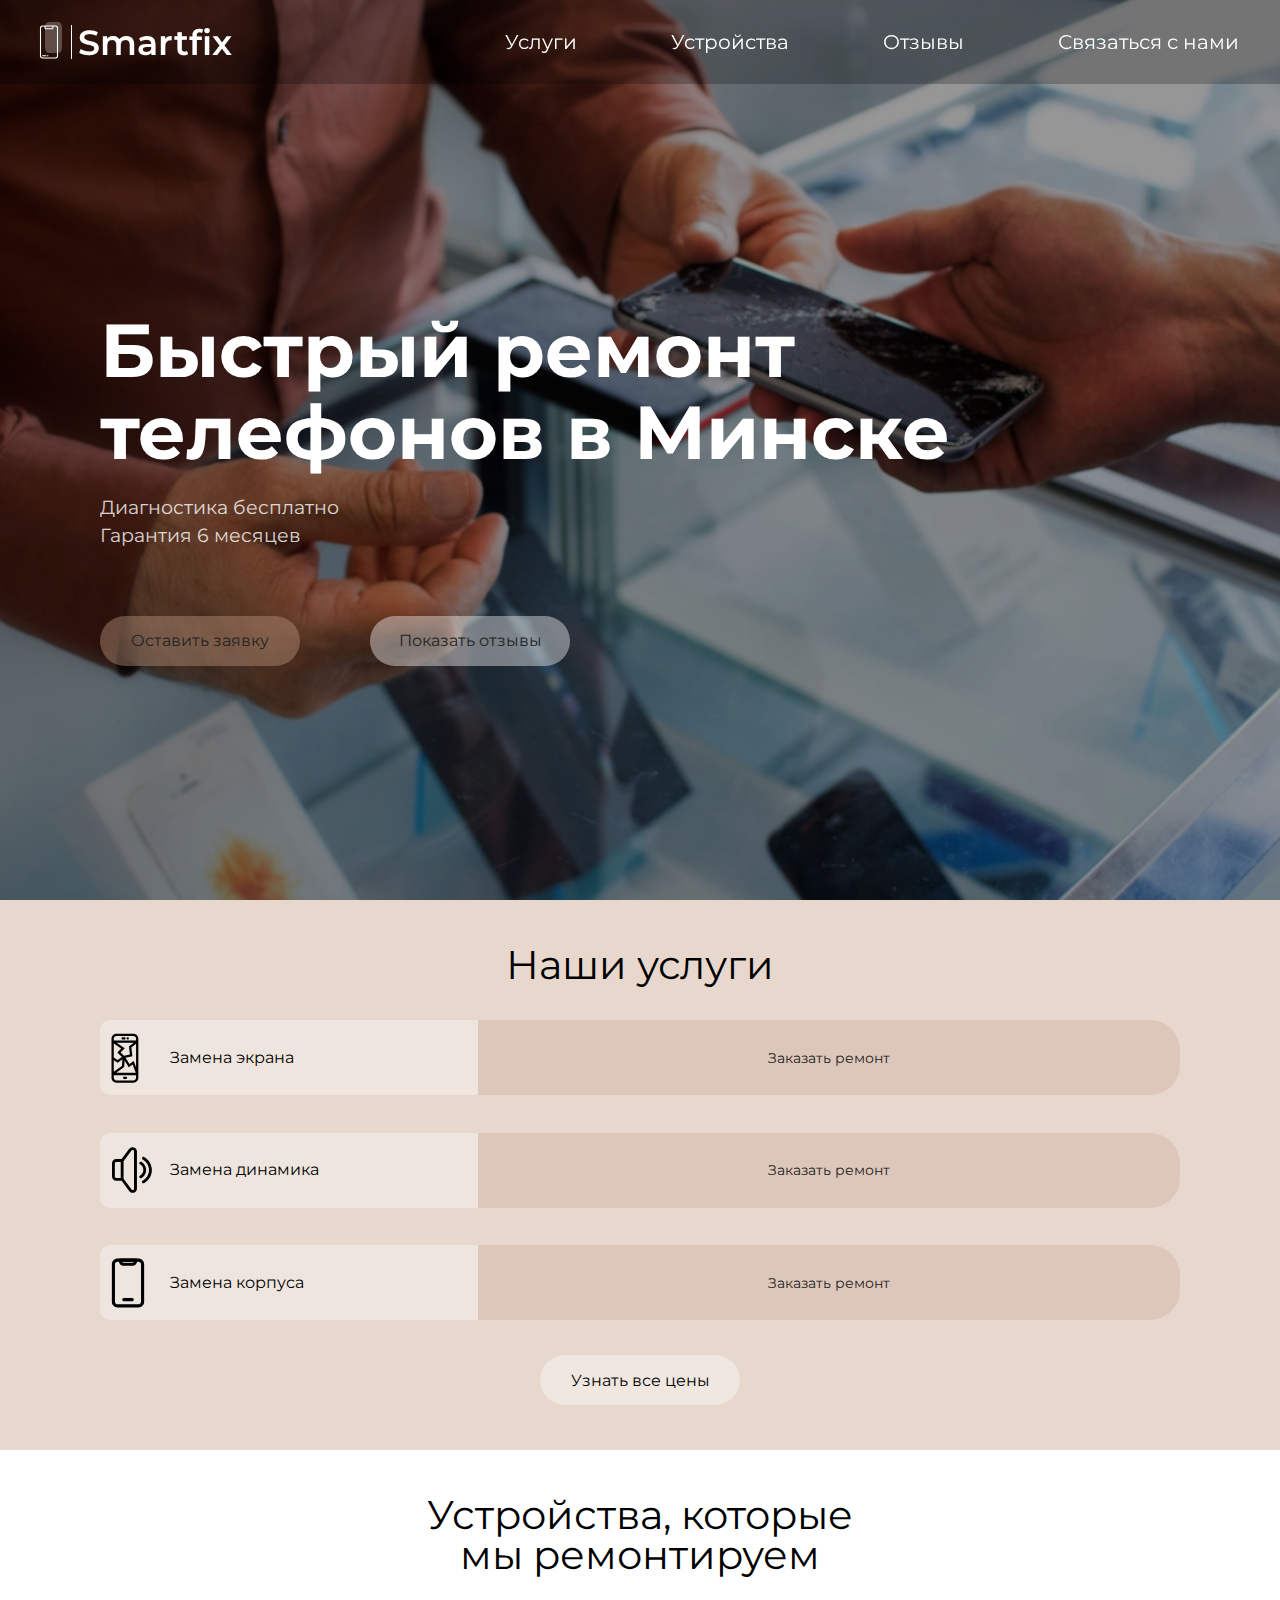
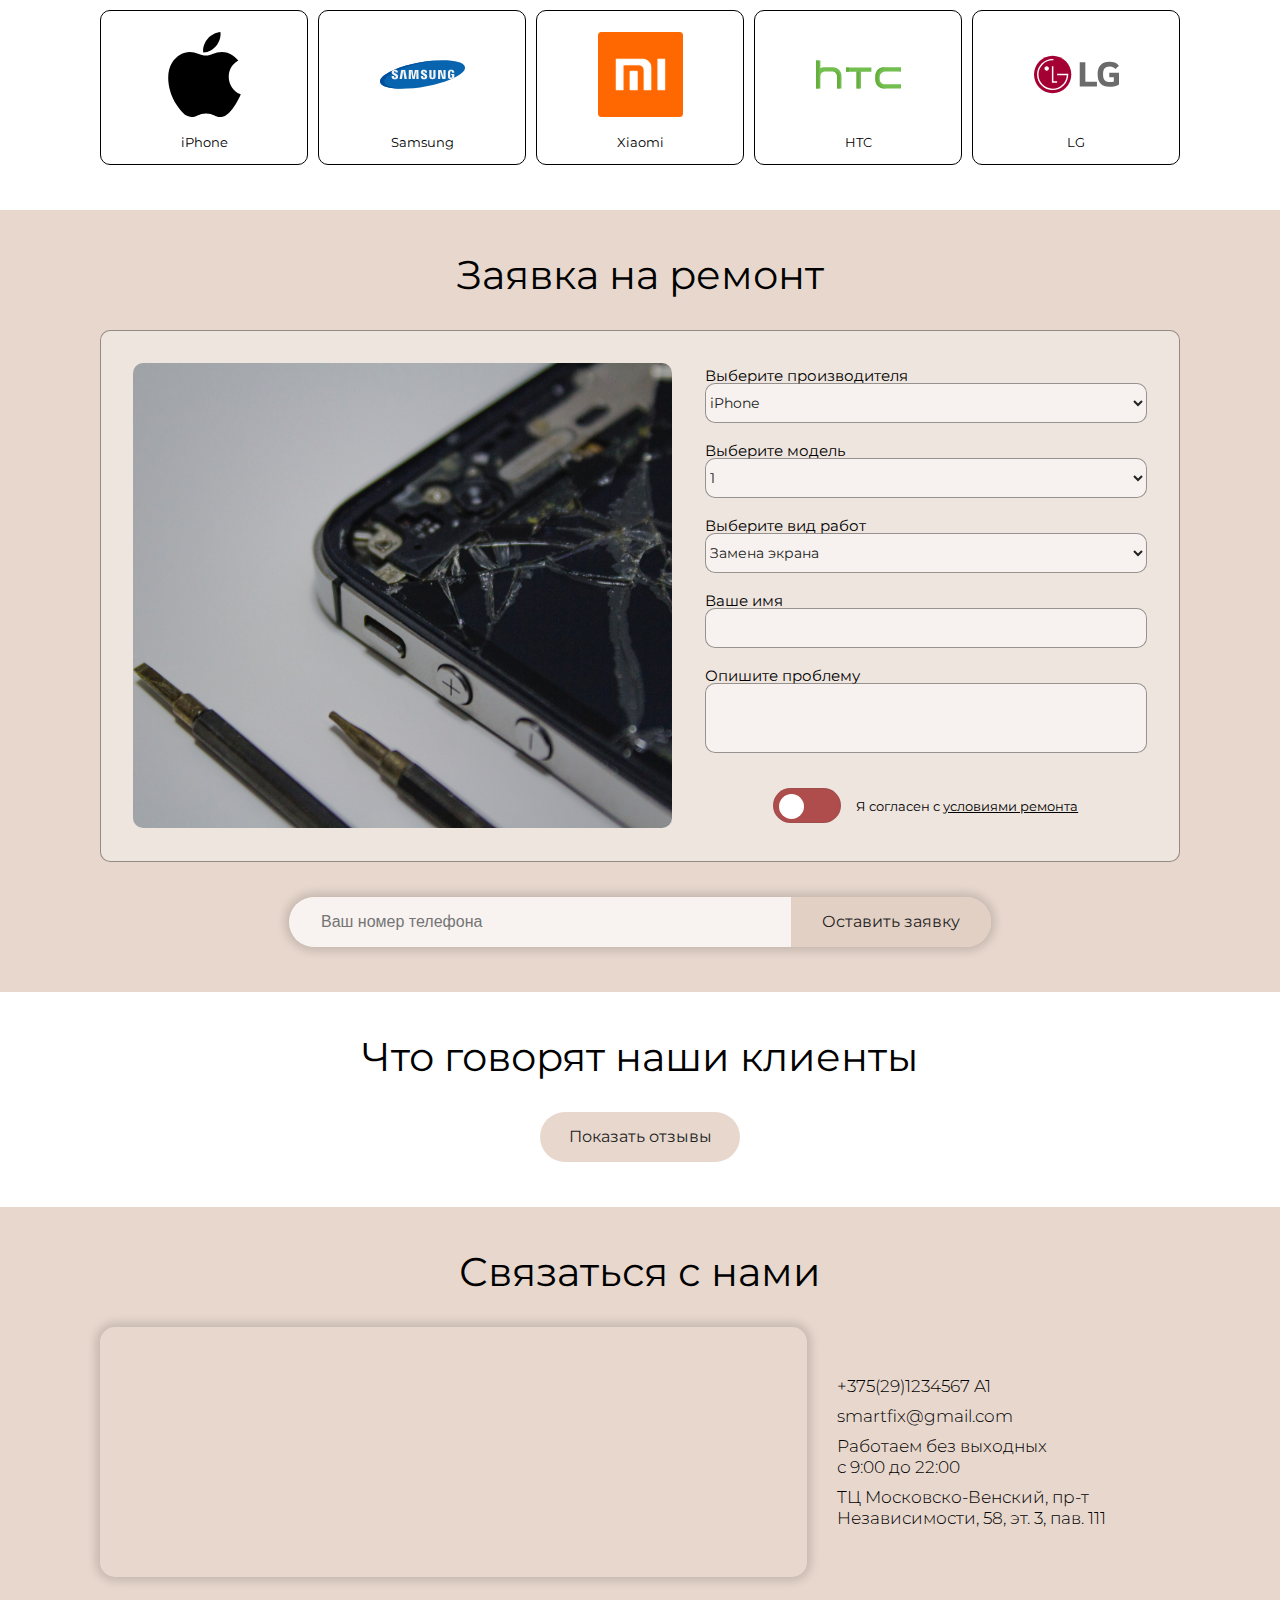
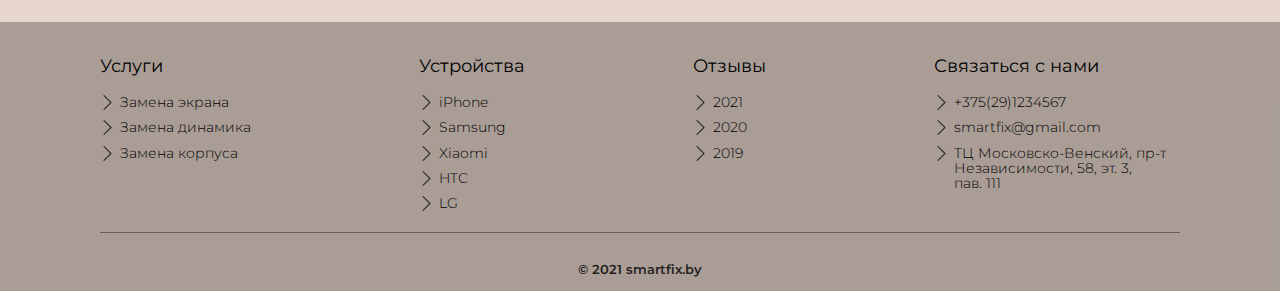
==== commit cdf3dd33: "Add files via upload" ====
--- a/index.html
+++ b/index.html
@@ -4,7 +4,7 @@
   <meta charset="UTF-8">
   <meta http-equiv="X-UA-Compatible" content="IE=edge">
   <meta name="viewport" content="width=device-width, initial-scale=1.0">
-  <meta name="theme-color" media="(prefers-color-scheme: light)" content="white">
+  <meta name="theme-color" media="prefers-color-scheme: light" content="white">
   <title>Smartfix - ремонт мобильных телефонов</title>
   <link rel="shortcut icon" href="assets/img/smartphone.png" type="image/x-icon">
   <link rel="stylesheet" href="assets/css/reset.css">
@@ -27,13 +27,13 @@
     <div class="container">
       <div class="header__wrapper">
         <div class="wrapper">
-          <a class="logo" href="https://a-fluff.github.io/smartfix/index.html">
+          <a class="logo" href="index.html">
             <div class="icon__wrapper">
               <img class="logo__icon" src="assets/img/white-smartphone.svg" alt="">
             </div>
             <p class="logo__text">Smartfix</p>
           </a>
-          <nav class="menu menu--open">
+          <nav class="menu">
             <ul class="header__menu menu__list">
               <li class="menu__item">
                 <a href="#services" class="menu__link">Услуги</a>
--- a/assets/css/style.css
+++ b/assets/css/style.css
@@ -1,6 +1,7 @@
 @import url("https://fonts.googleapis.com/css2?family=Montserrat:wght@300;400;500;600;700&display=swap");
 * {
-  box-sizing: border-box;
+  -webkit-box-sizing: border-box;
+          box-sizing: border-box;
   text-decoration: none;
   color: #000000;
 }
@@ -8,17 +9,26 @@
 body {
   font-family: "Montserrat", sans-serif;
   background-color: #c49b8467;
-  display: flex;
-  flex-direction: column;
+  display: -webkit-box;
+  display: -ms-flexbox;
+  display: flex;
+  -webkit-box-orient: vertical;
+  -webkit-box-direction: normal;
+      -ms-flex-direction: column;
+          flex-direction: column;
   min-height: 100vh;
 }
 
 footer {
-  flex: 0 0 auto;
+  -webkit-box-flex: 0;
+      -ms-flex: 0 0 auto;
+          flex: 0 0 auto;
 }
 
 main {
-  flex: 1 0 auto;
+  -webkit-box-flex: 1;
+      -ms-flex: 1 0 auto;
+          flex: 1 0 auto;
 }
 
 header, main, footer {
@@ -72,7 +82,8 @@
 
 .btn--dark:hover {
   background-color: #c49b84d7;
-  box-shadow: 0px 0px 10px 4px rgba(0, 0, 0, 0.15);
+  -webkit-box-shadow: 0px 0px 10px 4px rgba(0, 0, 0, 0.15);
+          box-shadow: 0px 0px 10px 4px rgba(0, 0, 0, 0.15);
 }
 
 .btn--light {
@@ -80,7 +91,8 @@
 }
 
 .btn--light:hover {
-  box-shadow: 0px 0px 10px 4px rgba(255, 255, 255, 0.25);
+  -webkit-box-shadow: 0px 0px 10px 4px rgba(255, 255, 255, 0.25);
+          box-shadow: 0px 0px 10px 4px rgba(255, 255, 255, 0.25);
   background-color: rgba(255, 255, 255, 0.8);
 }
 
@@ -99,8 +111,11 @@
 }
 
 .list {
-  display: flex;
-  flex-wrap: wrap;
+  display: -webkit-box;
+  display: -ms-flexbox;
+  display: flex;
+  -ms-flex-wrap: wrap;
+      flex-wrap: wrap;
 }
 
 .preloader-area {
@@ -120,7 +135,8 @@
   margin: 0 auto;
   margin-top: calc(50vh - 50px);
   position: relative;
-  animation: dot 4s infinite linear;
+  -webkit-animation: dot 4s infinite linear;
+          animation: dot 4s infinite linear;
 }
 
 .dot {
@@ -134,59 +150,69 @@
   position: absolute;
   top: -7.5px;
   left: 42.5px;
-  animation: dot--1 0.8s infinite;
+  -webkit-animation: dot--1 0.8s infinite;
+          animation: dot--1 0.8s infinite;
 }
 
 .dot--2 {
   position: absolute;
   top: 7px;
   right: 6px;
-  animation: dot--2 0.8s infinite 0.1s;
+  -webkit-animation: dot--2 0.8s infinite 0.1s;
+          animation: dot--2 0.8s infinite 0.1s;
 }
 
 .dot--3 {
   position: absolute;
   top: 42.5px;
   right: -7.5px;
-  animation: dot--3 0.8s infinite 0.2s;
+  -webkit-animation: dot--3 0.8s infinite 0.2s;
+          animation: dot--3 0.8s infinite 0.2s;
 }
 
 .dot--4 {
   position: absolute;
   bottom: 7px;
   right: 6px;
-  animation: dot--4 0.8s infinite 0.3s;
+  -webkit-animation: dot--4 0.8s infinite 0.3s;
+          animation: dot--4 0.8s infinite 0.3s;
 }
 
 .dot--5 {
   position: absolute;
   bottom: -7.5px;
   left: 42.5px;
-  animation: dot--5 0.8s infinite 0.4s;
+  -webkit-animation: dot--5 0.8s infinite 0.4s;
+          animation: dot--5 0.8s infinite 0.4s;
 }
 
 .dot--6 {
   position: absolute;
   bottom: 7px;
   left: 6px;
-  animation: dot--6 0.8s infinite 0.5s;
+  -webkit-animation: dot--6 0.8s infinite 0.5s;
+          animation: dot--6 0.8s infinite 0.5s;
 }
 
 .dot--7 {
   position: absolute;
   top: 42.5px;
   left: -7.5px;
-  animation: dot--7 0.8s infinite 0.6s;
+  -webkit-animation: dot--7 0.8s infinite 0.6s;
+          animation: dot--7 0.8s infinite 0.6s;
 }
 
 .dot--8 {
   position: absolute;
   top: 7px;
   left: 6px;
-  animation: dot--8 0.8s infinite 0.7s;
+  -webkit-animation: dot--8 0.8s infinite 0.7s;
+          animation: dot--8 0.8s infinite 0.7s;
 }
 
 .loaded_hiding .preloader-area {
+  -webkit-transition: 0.3s opacity;
+  -o-transition: 0.3s opacity;
   transition: 0.3s opacity;
   opacity: 0;
 }
@@ -205,16 +231,26 @@
 }
 .header__wrapper .wrapper {
   padding: 20px;
-  display: flex;
-  justify-content: space-between;
-  align-items: center;
+  display: -webkit-box;
+  display: -ms-flexbox;
+  display: flex;
+  -webkit-box-pack: justify;
+      -ms-flex-pack: justify;
+          justify-content: space-between;
+  -webkit-box-align: center;
+      -ms-flex-align: center;
+          align-items: center;
   margin-left: -3px;
   z-index: 30;
 }
 
 .logo {
-  display: flex;
-  align-items: center;
+  display: -webkit-box;
+  display: -ms-flexbox;
+  display: flex;
+  -webkit-box-align: center;
+      -ms-flex-align: center;
+          align-items: center;
 }
 
 .logo__icon {
@@ -249,14 +285,24 @@
 
 .header__wrapper .menu {
   background-color: #c49b84;
-  display: flex;
-  flex-direction: column;
-  justify-content: space-between;
+  display: -webkit-box;
+  display: -ms-flexbox;
+  display: flex;
+  -webkit-box-orient: vertical;
+  -webkit-box-direction: normal;
+      -ms-flex-direction: column;
+          flex-direction: column;
+  -webkit-box-pack: justify;
+      -ms-flex-pack: justify;
+          justify-content: space-between;
   position: fixed;
   width: 100vw;
   height: 100vh;
+  height: calc(var(--vh, 1vh) * 100); /*!add*/
   top: 0;
   left: -100vw;
+  -webkit-transition: 0.7s;
+  -o-transition: 0.7s;
   transition: 0.7s;
   z-index: -2;
 }
@@ -265,15 +311,27 @@
 }
 
 .header__menu {
-  align-items: center;
+  -webkit-box-align: center;
+      -ms-flex-align: center;
+          align-items: center;
 }
 
 .menu__list {
   height: 100vh;
-  display: flex;
-  flex-direction: column;
-  justify-content: space-evenly;
-  align-items: center;
+  height: calc(var(--vh, 1vh) * 100);
+  display: -webkit-box;
+  display: -ms-flexbox;
+  display: flex;
+  -webkit-box-orient: vertical;
+  -webkit-box-direction: normal;
+      -ms-flex-direction: column;
+          flex-direction: column;
+  -webkit-box-pack: space-evenly;
+      -ms-flex-pack: space-evenly;
+          justify-content: space-evenly;
+  -webkit-box-align: center;
+      -ms-flex-align: center;
+          align-items: center;
   padding: 60px 25px;
 }
 
@@ -282,8 +340,14 @@
   font-size: 22px;
   padding: 10px;
   z-index: 991;
-}
-
+  border: 2px solid transparent;
+}
+.header__menu .menu__item:hover {
+  border-bottom-color: #ffffff;
+}
+/* .header__menu .menu__item:hover > .menu__link {
+  color: #000000;
+} */
 .menu__link {
   color: #ffffff;
 }
@@ -310,6 +374,8 @@
   background: #ffffff;
   position: absolute;
   display: block;
+  -webkit-transition: 0.3s;
+  -o-transition: 0.3s;
   transition: 0.3s;
 }
 
@@ -328,13 +394,17 @@
 .burger span.active::before {
   content: "";
   top: 0;
-  transform: rotate(45deg);
+  -webkit-transform: rotate(45deg);
+      -ms-transform: rotate(45deg);
+          transform: rotate(45deg);
 }
 
 .burger span.active::after {
   content: "";
   bottom: 0;
-  transform: rotate(-45deg);
+  -webkit-transform: rotate(-45deg);
+      -ms-transform: rotate(-45deg);
+          transform: rotate(-45deg);
 }
 
 .first-screen {
@@ -342,9 +412,15 @@
   background: url("../img/bc-first-screen.jpeg") no-repeat;
   background-size: cover;
   background-position: 72.5%;
-  display: flex;
-  align-items: center;
-  justify-content: center;
+  display: -webkit-box;
+  display: -ms-flexbox;
+  display: flex;
+  -webkit-box-align: center;
+      -ms-flex-align: center;
+          align-items: center;
+  -webkit-box-pack: center;
+      -ms-flex-pack: center;
+          justify-content: center;
   padding: calc(50vh - 185px) 25px calc(50vh - 259px);
 }
 
@@ -366,9 +442,16 @@
 
 .buttons {
   height: 130px;
-  display: flex;
-  flex-direction: column;
-  justify-content: space-between;
+  display: -webkit-box;
+  display: -ms-flexbox;
+  display: flex;
+  -webkit-box-orient: vertical;
+  -webkit-box-direction: normal;
+      -ms-flex-direction: column;
+          flex-direction: column;
+  -webkit-box-pack: justify;
+      -ms-flex-pack: justify;
+          justify-content: space-between;
   margin-top: 65px;
 }
 
@@ -378,17 +461,33 @@
 
 .services__list {
   height: 430px;
-  flex-direction: column;
-  justify-content: space-between;
-  align-items: center;
+  -webkit-box-orient: vertical;
+  -webkit-box-direction: normal;
+      -ms-flex-direction: column;
+          flex-direction: column;
+  -webkit-box-pack: justify;
+      -ms-flex-pack: justify;
+          justify-content: space-between;
+  -webkit-box-align: center;
+      -ms-flex-align: center;
+          align-items: center;
 }
 
 .services__item {
   height: 125px;
-  display: flex;
-  flex-direction: column;
-  align-items: center;
-  justify-content: space-between;
+  display: -webkit-box;
+  display: -ms-flexbox;
+  display: flex;
+  -webkit-box-orient: vertical;
+  -webkit-box-direction: normal;
+      -ms-flex-direction: column;
+          flex-direction: column;
+  -webkit-box-align: center;
+      -ms-flex-align: center;
+          align-items: center;
+  -webkit-box-pack: justify;
+      -ms-flex-pack: justify;
+          justify-content: space-between;
 }
 
 .services__name {
@@ -397,7 +496,8 @@
 
 .flip {
   position: relative;
-  perspective: 500px;
+  -webkit-perspective: 500px;
+          perspective: 500px;
 }
 
 .front {
@@ -428,25 +528,37 @@
   position: absolute;
   top: -8px;
   right: -8px;
-  transform: rotateY(180deg);
+  -webkit-transform: rotateY(180deg);
+          transform: rotateY(180deg);
   border-radius: 50%;
 }
 
 .front, .prices {
   cursor: pointer;
-  display: flex;
-  justify-content: center;
-  align-items: center;
+  display: -webkit-box;
+  display: -ms-flexbox;
+  display: flex;
+  -webkit-box-pack: center;
+      -ms-flex-pack: center;
+          justify-content: center;
+  -webkit-box-align: center;
+      -ms-flex-align: center;
+          align-items: center;
+  -webkit-transition: 0.7s;
+  -o-transition: 0.7s;
   transition: 0.7s;
-  backface-visibility: hidden;
+  -webkit-backface-visibility: hidden;
+          backface-visibility: hidden;
 }
 
 .flip:hover .front {
-  transform: rotateY(180deg);
+  -webkit-transform: rotateY(180deg);
+          transform: rotateY(180deg);
 }
 
 .flip:hover .prices {
-  transform: rotateY(360deg);
+  -webkit-transform: rotateY(360deg);
+          transform: rotateY(360deg);
 }
 .services__item button {
   display: none;
@@ -454,8 +566,12 @@
 
 .brends__item {
   height: 155px;
-  display: flex;
-  flex-grow: 1;
+  display: -webkit-box;
+  display: -ms-flexbox;
+  display: flex;
+  -webkit-box-flex: 1;
+      -ms-flex-positive: 1;
+          flex-grow: 1;
   border: transparent;
   border-radius: 10px;
 }
@@ -472,11 +588,22 @@
 .item__wrapper {
   padding: 21px;
   padding-bottom: 15px;
-  display: flex;
-  flex-direction: column;
-  justify-content: space-between;
-  align-items: center;
-  flex-grow: 1;
+  display: -webkit-box;
+  display: -ms-flexbox;
+  display: flex;
+  -webkit-box-orient: vertical;
+  -webkit-box-direction: normal;
+      -ms-flex-direction: column;
+          flex-direction: column;
+  -webkit-box-pack: justify;
+      -ms-flex-pack: justify;
+          justify-content: space-between;
+  -webkit-box-align: center;
+      -ms-flex-align: center;
+          align-items: center;
+  -webkit-box-flex: 1;
+      -ms-flex-positive: 1;
+          flex-grow: 1;
   border: 1px solid black;
   border-radius: 10px;
 }
@@ -487,6 +614,8 @@
 
 .img__wrapper {
   height: 85px;
+  display: -webkit-box;
+  display: -ms-flexbox;
   display: flex;
 }
 
@@ -496,9 +625,16 @@
 
 .request__form {
   height: 510px;
-  display: flex;
-  flex-direction: column;
-  justify-content: space-between;
+  display: -webkit-box;
+  display: -ms-flexbox;
+  display: flex;
+  -webkit-box-orient: vertical;
+  -webkit-box-direction: normal;
+      -ms-flex-direction: column;
+          flex-direction: column;
+  -webkit-box-pack: justify;
+      -ms-flex-pack: justify;
+          justify-content: space-between;
 }
 
 .repair-request {
@@ -534,15 +670,25 @@
 }
 
 .required:focus {
-  box-shadow: 0 0 9px 5px #af4c4c7a;
+  -webkit-box-shadow: 0 0 9px 5px #af4c4c7a;
+          box-shadow: 0 0 9px 5px #af4c4c7a;
 }
 
 .conditions__container {
   width: 100%;
-  display: flex;
-  flex-direction: row;
-  justify-content: center;
-  align-items: center;
+  display: -webkit-box;
+  display: -ms-flexbox;
+  display: flex;
+  -webkit-box-orient: horizontal;
+  -webkit-box-direction: normal;
+      -ms-flex-direction: row;
+          flex-direction: row;
+  -webkit-box-pack: center;
+      -ms-flex-pack: center;
+          justify-content: center;
+  -webkit-box-align: center;
+      -ms-flex-align: center;
+          align-items: center;
   margin-top: 15px;
 }
 
@@ -558,6 +704,8 @@
   border: 0.5px solid rgba(94, 91, 91, 0.2);
   border-radius: 50px;
   position: relative;
+  -webkit-transition: all 0.3s;
+  -o-transition: all 0.3s;
   transition: all 0.3s;
   cursor: pointer;
 }
@@ -571,6 +719,8 @@
   position: absolute;
   top: 4.5px;
   left: 4.5px;
+  -webkit-transition: 0.4s ease;
+  -o-transition: 0.4s ease;
   transition: 0.4s ease;
 }
 
@@ -595,8 +745,12 @@
 
 .leave-request form {
   position: relative;
-  display: flex;
-  justify-content: center;
+  display: -webkit-box;
+  display: -ms-flexbox;
+  display: flex;
+  -webkit-box-pack: center;
+      -ms-flex-pack: center;
+          justify-content: center;
 }
 
 .leave-request input{
@@ -605,7 +759,8 @@
   border: none;
   border-radius: 30px;
   background-color: rgba(255, 255, 255, 0.7);
-  box-shadow: 0px 0px 10px 4px rgba(0, 0, 0, 0.15);
+  -webkit-box-shadow: 0px 0px 10px 4px rgba(0, 0, 0, 0.15);
+          box-shadow: 0px 0px 10px 4px rgba(0, 0, 0, 0.15);
   padding-left: 32px;
   margin: 0 auto;
   margin-top: 35px;
@@ -637,7 +792,8 @@
   width: 100%;
   height: 270px;
   border-radius: 15px;
-  box-shadow: 0px 0px 10px 4px rgba(0, 0, 0, 0.15);
+  -webkit-box-shadow: 0px 0px 10px 4px rgba(0, 0, 0, 0.15);
+          box-shadow: 0px 0px 10px 4px rgba(0, 0, 0, 0.15);
   margin-top: 25px;
 }
 
@@ -648,10 +804,19 @@
 
 .footer__menu {
   height: 160px;
-  display: flex;
-  flex-direction: column;
-  justify-content: space-between;
-  align-items: stretch;
+  display: -webkit-box;
+  display: -ms-flexbox;
+  display: flex;
+  -webkit-box-orient: vertical;
+  -webkit-box-direction: normal;
+      -ms-flex-direction: column;
+          flex-direction: column;
+  -webkit-box-pack: justify;
+      -ms-flex-pack: justify;
+          justify-content: space-between;
+  -webkit-box-align: stretch;
+      -ms-flex-align: stretch;
+          align-items: stretch;
   padding: 0;
 }
 
@@ -667,12 +832,16 @@
   position: absolute;
   top: 0;
   right: 0;
+  -webkit-transition: all 0.4s ease;
+  -o-transition: all 0.4s ease;
   transition: all 0.4s ease;
   background-image: url(../img/expand-button.svg);
   background-position: 50% 50%;
   background-size: 100%;
   background-repeat: no-repeat;
-  transform: rotate(270deg);
+  -webkit-transform: rotate(270deg);
+      -ms-transform: rotate(270deg);
+          transform: rotate(270deg);
   opacity: 0.7;
 }
 
@@ -704,9 +873,15 @@
 }
 
 .rating {
-  display: flex;
-  justify-content: center;
-  align-items: center;
+  display: -webkit-box;
+  display: -ms-flexbox;
+  display: flex;
+  -webkit-box-pack: center;
+      -ms-flex-pack: center;
+          justify-content: center;
+  -webkit-box-align: center;
+      -ms-flex-align: center;
+          align-items: center;
   margin: 0 auto;
   margin-bottom: 15px;
 }
@@ -813,16 +988,25 @@
 }
 
 .customer__info {
-  display: flex;
-  flex-direction: column;
-  align-items: center;
+  display: -webkit-box;
+  display: -ms-flexbox;
+  display: flex;
+  -webkit-box-orient: vertical;
+  -webkit-box-direction: normal;
+      -ms-flex-direction: column;
+          flex-direction: column;
+  -webkit-box-align: center;
+      -ms-flex-align: center;
+          align-items: center;
   margin-bottom: 15px;
 }
 
 .customer__name {
   font-size: 20px;
   font-weight: 500;
-  flex-grow: 1;
+  -webkit-box-flex: 1;
+      -ms-flex-positive: 1;
+          flex-grow: 1;
 }
 
 .net-icon {
@@ -841,8 +1025,12 @@
   text-align: left;
   position: relative;
   line-height: 1.1;
-  display: flex;
-  align-items: center;
+  display: -webkit-box;
+  display: -ms-flexbox;
+  display: flex;
+  -webkit-box-align: center;
+      -ms-flex-align: center;
+          align-items: center;
   padding-left: 20px;
   margin-bottom: 10px;
 }
@@ -875,6 +1063,8 @@
   background: #c49b84;
   border-radius: 50%;
   position: relative;
+  -webkit-transition: all 0.3s;
+  -o-transition: all 0.3s;
   transition: all 0.3s;
   cursor: pointer;
   margin: 0 auto;
@@ -886,24 +1076,34 @@
   height: 5px;
   border-radius: 10px;
   background: rgb(255, 255, 255);
+  -webkit-transition: 0.25s ease;
+  -o-transition: 0.25s ease;
   transition: 0.25s ease;
   position: absolute;  
 }
 
 .check:before {
-  transform: rotate(90deg) translate(27px, -12px);
+  -webkit-transform: rotate(90deg) translate(27px, -12px);
+      -ms-transform: rotate(90deg) translate(27px, -12px);
+          transform: rotate(90deg) translate(27px, -12px);
 }
 
 .check:after {
-  transform: rotate(180deg) translate(-12px, -27px);
+  -webkit-transform: rotate(180deg) translate(-12px, -27px);
+      -ms-transform: rotate(180deg) translate(-12px, -27px);
+          transform: rotate(180deg) translate(-12px, -27px);
 }
 
 #check-review:checked ~ label .check:after {
-  transform: rotate(45deg) translate(28px, 11px)
+  -webkit-transform: rotate(45deg) translate(28px, 11px);
+      -ms-transform: rotate(45deg) translate(28px, 11px);
+          transform: rotate(45deg) translate(28px, 11px)
 }
 
 #check-review:checked ~ label .check:before {
-  transform: rotate(-45deg) translate(-11px, 28px);
+  -webkit-transform: rotate(-45deg) translate(-11px, 28px);
+      -ms-transform: rotate(-45deg) translate(-11px, 28px);
+          transform: rotate(-45deg) translate(-11px, 28px);
 }
 
 .review__container {
@@ -911,7 +1111,8 @@
   min-width: 270px;
   border: 1px solid #00000065;
   border-radius: 15px;
-  box-shadow: 0px 0px 10px 4px rgba(0, 0, 0, 0.15);
+  -webkit-box-shadow: 0px 0px 10px 4px rgba(0, 0, 0, 0.15);
+          box-shadow: 0px 0px 10px 4px rgba(0, 0, 0, 0.15);
   background-color: #c49b8467;
   padding: 20px;
   margin: 0 auto;
@@ -925,9 +1126,16 @@
 
 .review__form {
   height: 360px;
-  display: flex;
-  flex-direction: column;
-  justify-content: space-between;
+  display: -webkit-box;
+  display: -ms-flexbox;
+  display: flex;
+  -webkit-box-orient: vertical;
+  -webkit-box-direction: normal;
+      -ms-flex-direction: column;
+          flex-direction: column;
+  -webkit-box-pack: justify;
+      -ms-flex-pack: justify;
+          justify-content: space-between;
 }
 
 .leave-review {
@@ -937,7 +1145,9 @@
 .rating__container .rating {
   display: block;
   margin: 0;
-  justify-content: flex-start;
+  -webkit-box-pack: start;
+      -ms-flex-pack: start;
+          justify-content: flex-start;
 }
 
 .add-text{
@@ -951,13 +1161,20 @@
 .input__wrapper label {
   margin-bottom: 0;
   cursor: pointer;
+  display: -webkit-inline-box;
+  display: -ms-inline-flexbox;
   display: inline-flex;
-  align-items: center;
-  justify-content: center;
+  -webkit-box-align: center;
+      -ms-flex-align: center;
+          align-items: center;
+  -webkit-box-pack: center;
+      -ms-flex-pack: center;
+          justify-content: center;
 }
 
 .input__wrapper .input__file--choose:hover {
-  box-shadow: 0px 0px 10px 4px rgb(0 0 0 / 15%);
+  -webkit-box-shadow: 0px 0px 10px 4px rgb(0 0 0 / 15%);
+          box-shadow: 0px 0px 10px 4px rgb(0 0 0 / 15%);
 }
 
 .input__wrapper .input__file--choose {
@@ -1019,8 +1236,13 @@
     text-align: left;
   }
   .buttons {
-    flex-direction: column;
-    justify-content: space-between;
+    -webkit-box-orient: vertical;
+    -webkit-box-direction: normal;
+        -ms-flex-direction: column;
+            flex-direction: column;
+    -webkit-box-pack: justify;
+        -ms-flex-pack: justify;
+            justify-content: space-between;
   }
   .buttons button {
     margin: 0;
@@ -1030,7 +1252,9 @@
     height: 270px;
   }
   .services__name {
-    order: 1;
+    -webkit-box-ordinal-group: 2;
+        -ms-flex-order: 1;
+            order: 1;
     position: absolute;
     left: 70px;
     font-size: 16px;
@@ -1050,7 +1274,10 @@
     height: 25%;
     border-radius: 10px;
     background-color: rgba(255, 255, 255, 0.356);
-    flex-direction: row;
+    -webkit-box-orient: horizontal;
+    -webkit-box-direction: normal;
+        -ms-flex-direction: row;
+            flex-direction: row;
     position: relative;
     border-top-right-radius: 30px;
     border-bottom-right-radius: 30px;
@@ -1059,6 +1286,8 @@
     display: none;
   }
   .prices {
+    width: -webkit-min-content;
+    width: -moz-min-content;
     width: min-content;
     height: auto;
     text-align: center;
@@ -1077,9 +1306,15 @@
   }
   .flip {
     /* pointer-events: none; */
+    display: -webkit-box;
+    display: -ms-flexbox;
     display: flex;
-    flex-direction: row;
-    backface-visibility: hidden;
+    -webkit-box-orient: horizontal;
+    -webkit-box-direction: normal;
+        -ms-flex-direction: row;
+            flex-direction: row;
+    -webkit-backface-visibility: hidden;
+            backface-visibility: hidden;
   }
   .services__icon {
     height: 50px;
@@ -1112,10 +1347,19 @@
     border: 1px solid #00000065;
     border-radius: 10px;
     background-color: rgba(255, 255, 255, 0.356);
+    display: -webkit-box;
+    display: -ms-flexbox;
     display: flex;
-    flex-direction: row;
-    justify-content: space-evenly;
-    align-items: center;
+    -webkit-box-orient: horizontal;
+    -webkit-box-direction: normal;
+        -ms-flex-direction: row;
+            flex-direction: row;
+    -webkit-box-pack: space-evenly;
+        -ms-flex-pack: space-evenly;
+            justify-content: space-evenly;
+    -webkit-box-align: center;
+        -ms-flex-align: center;
+            align-items: center;
     padding: 3% 0;
   }
   .repair-request {
@@ -1162,13 +1406,21 @@
 
 
   .contacts__wrapper {
+    display: -webkit-box;
+    display: -ms-flexbox;
     display: flex;
-    justify-content: space-between;
-    align-items: center;
+    -webkit-box-pack: justify;
+        -ms-flex-pack: justify;
+            justify-content: space-between;
+    -webkit-box-align: center;
+        -ms-flex-align: center;
+            align-items: center;
   }
   .contacts__info {
     margin-left: 30px;
-    order: 1;
+    -webkit-box-ordinal-group: 2;
+        -ms-flex-order: 1;
+            order: 1;
   }
   .contacts__info * {
     font-size: 17px;
@@ -1176,7 +1428,9 @@
   .map {
     height: 250px;
     margin-top: 0;
-    order: 0;
+    -webkit-box-ordinal-group: 1;
+        -ms-flex-order: 0;
+            order: 0;
   }
 
 
@@ -1195,7 +1449,10 @@
 
   .footer__menu {
     height: auto;
-    flex-direction: row;
+    -webkit-box-orient: horizontal;
+    -webkit-box-direction: normal;
+        -ms-flex-direction: row;
+            flex-direction: row;
     border-bottom: 1px solid rgba(0, 0, 0, 0.4);
     padding-bottom: 10px;
   }
@@ -1214,8 +1471,13 @@
   }
   .menu-expanded {
     max-width: 246px;
+    display: -webkit-box;
+    display: -ms-flexbox;
     display: flex;
-    flex-direction: column;
+    -webkit-box-orient: vertical;
+    -webkit-box-direction: normal;
+        -ms-flex-direction: column;
+            flex-direction: column;
     margin-top: 20px;
   }
   .menu-expanded a {
@@ -1246,12 +1508,20 @@
     height: 310px !important;
   }
   .rating__container, .review__form .label__request {
+    display: -webkit-box;
+    display: -ms-flexbox;
     display: flex;
-    justify-content: space-between;
-    align-items: center;
+    -webkit-box-pack: justify;
+        -ms-flex-pack: justify;
+            justify-content: space-between;
+    -webkit-box-align: center;
+        -ms-flex-align: center;
+            align-items: center;
   }
   .review-description {
-    align-items: flex-start;
+    -webkit-box-align: start;
+        -ms-flex-align: start;
+            align-items: flex-start;
   }
   .add-text, .form__container label, .label__request label {
     margin-bottom: 0 !important;
@@ -1279,6 +1549,8 @@
     display: none !important;
   }
   .input__file--choose {
+    display: -webkit-inline-box !important;
+    display: -ms-inline-flexbox !important;
     display: inline-flex !important;
   }
 }
@@ -1317,6 +1589,8 @@
     background-color: transparent;
     display: block;
     padding: 0;
+    -webkit-transition: 0.7s;
+    -o-transition: 0.7s;
     transition: 0.7s;
     z-index: 5;
     position: relative;
@@ -1329,10 +1603,19 @@
 
   .menu__list:not(.footer__menu) {
     height: auto;
+    display: -webkit-box;
+    display: -ms-flexbox;
     display: flex;
-    flex-direction: row;
-    justify-content: space-between;
-    align-items: center;
+    -webkit-box-orient: horizontal;
+    -webkit-box-direction: normal;
+        -ms-flex-direction: row;
+            flex-direction: row;
+    -webkit-box-pack: justify;
+        -ms-flex-pack: justify;
+            justify-content: space-between;
+    -webkit-box-align: center;
+        -ms-flex-align: center;
+            align-items: center;
     padding: 0;
     margin: 0;
   }
@@ -1355,8 +1638,13 @@
   }
   .buttons {
     height: auto;
-    flex-direction: row;
-    justify-content: flex-start;
+    -webkit-box-orient: horizontal;
+    -webkit-box-direction: normal;
+        -ms-flex-direction: row;
+            flex-direction: row;
+    -webkit-box-pack: start;
+        -ms-flex-pack: start;
+            justify-content: flex-start;
   }
   .buttons button {
     margin: 0;
@@ -1508,54 +1796,118 @@
     font-size: 15px;
   }
 }
-@media (min-height: 900px) and (max-width: 530px) {
+/* @media (min-height: 900px) and (max-width: 530px) {
   .first-screen {
     height: 100px;
   }
+} */
+
+@-webkit-keyframes dot {
+  100% {
+    -webkit-transform: rotate(360deg);
+            transform: rotate(360deg);
+  }
 }
 
 @keyframes dot {
   100% {
-    transform: rotate(360deg);
+    -webkit-transform: rotate(360deg);
+            transform: rotate(360deg);
+  }
+}
+@-webkit-keyframes dot--1 {
+  50% {
+    -webkit-transform: scale(1.7);
+            transform: scale(1.7);
   }
 }
 @keyframes dot--1 {
   50% {
-    transform: scale(1.7);
+    -webkit-transform: scale(1.7);
+            transform: scale(1.7);
+  }
+}
+@-webkit-keyframes dot--2 {
+  50% {
+    -webkit-transform: scale(1.7);
+            transform: scale(1.7);
   }
 }
 @keyframes dot--2 {
   50% {
-    transform: scale(1.7);
+    -webkit-transform: scale(1.7);
+            transform: scale(1.7);
+  }
+}
+@-webkit-keyframes dot--3 {
+  50% {
+    -webkit-transform: scale(1.7);
+            transform: scale(1.7);
   }
 }
 @keyframes dot--3 {
   50% {
-    transform: scale(1.7);
+    -webkit-transform: scale(1.7);
+            transform: scale(1.7);
+  }
+}
+@-webkit-keyframes dot--4 {
+  50% {
+    -webkit-transform: scale(1.7);
+            transform: scale(1.7);
   }
 }
 @keyframes dot--4 {
   50% {
-    transform: scale(1.7);
+    -webkit-transform: scale(1.7);
+            transform: scale(1.7);
+  }
+}
+@-webkit-keyframes dot--5 {
+  50% {
+    -webkit-transform: scale(1.7);
+            transform: scale(1.7);
   }
 }
 @keyframes dot--5 {
   50% {
-    transform: scale(1.7);
+    -webkit-transform: scale(1.7);
+            transform: scale(1.7);
+  }
+}
+@-webkit-keyframes dot--6 {
+  50% {
+    -webkit-transform: scale(1.7);
+            transform: scale(1.7);
   }
 }
 @keyframes dot--6 {
   50% {
-    transform: scale(1.7);
+    -webkit-transform: scale(1.7);
+            transform: scale(1.7);
+  }
+}
+@-webkit-keyframes dot--7 {
+  50% {
+    -webkit-transform: scale(1.7);
+            transform: scale(1.7);
   }
 }
 @keyframes dot--7 {
   50% {
-    transform: scale(1.7);
+    -webkit-transform: scale(1.7);
+            transform: scale(1.7);
+  }
+}
+@-webkit-keyframes dot--8 {
+  50% {
+    -webkit-transform: scale(1.7);
+            transform: scale(1.7);
   }
 }
 @keyframes dot--8 {
   50% {
-    transform: scale(1.7);
+    -webkit-transform: scale(1.7);
+            transform: scale(1.7);
   }
 }